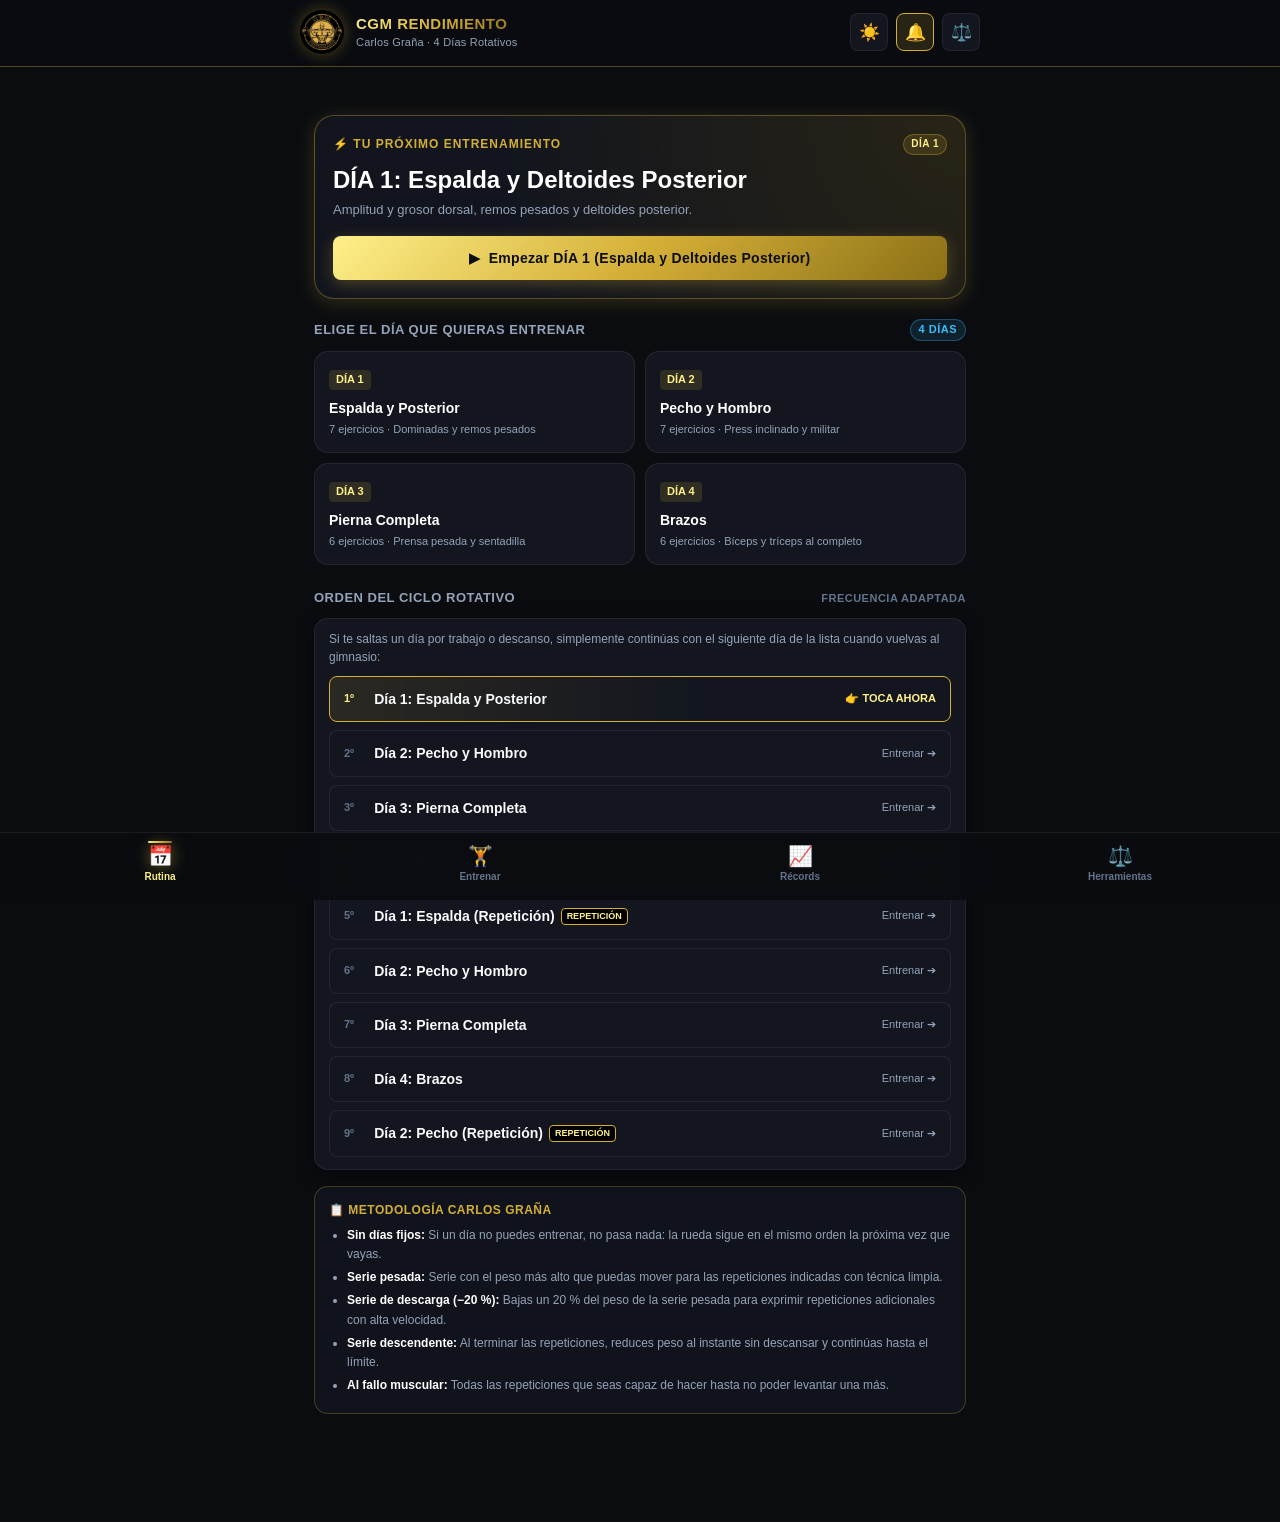
==== index.html @ 59b4d76d "Eliminada seccion de cambiar enlace propio en modal de videos v8" ====
<!DOCTYPE html>
<html lang="es">
<head>
  <meta charset="UTF-8">
  <meta name="viewport" content="width=device-width, initial-scale=1.0, maximum-scale=1.0, user-scalable=no, viewport-fit=cover">
  <meta name="theme-color" content="#0a0c10">
  <meta name="apple-mobile-web-app-capable" content="yes">
  <meta name="apple-mobile-web-app-status-bar-style" content="black-translucent">
  <meta name="apple-mobile-web-app-title" content="CGM Entreno">
  <meta name="description" content="Aplicación de entrenamiento personalizada de Carlos Graña - CGM Rendimiento">
  
  <title>CGM Rendimiento · Rutina de 4 Días</title>
  
  <link rel="manifest" href="manifest.webmanifest">
  <link rel="icon" type="image/png" href="icon.png">
  <link rel="apple-touch-icon" href="icon.png">
  
  <link rel="stylesheet" href="styles.css?v=6">
</head>
<body>

  <!-- Confeti para celebrar el final del entrenamiento -->
  <canvas id="confettiCanvas"></canvas>

  <!-- Barra Superior -->
  <header class="app-header">
    <div class="header-container">
      <div class="brand-wrapper">
        <img src="icon.png" alt="Logo CGM Rendimiento" class="brand-logo-img">
        <div class="brand-info">
          <h1>CGM RENDIMIENTO</h1>
          <p>Carlos Graña · 4 Días Rotativos</p>
        </div>
      </div>
      <div class="header-actions">
        <button id="wakeLockBtn" class="icon-btn" title="Mantener la pantalla siempre encendida" aria-label="Pantalla encendida">
          ☀️
        </button>
        <button id="soundToggleBtn" class="icon-btn active" title="Sonido del cronómetro de descanso" aria-label="Sonido">
          🔔
        </button>
        <button id="plateCalcQuickBtn" class="icon-btn" title="Calculadora de discos para barra" aria-label="Calculadora de discos">
          ⚖️
        </button>
      </div>
    </div>
  </header>

  <!-- Banner para instalar la aplicación en el móvil -->
  <div class="main-container">
    <div id="pwaBanner" class="pwa-banner">
      <div class="pwa-banner-text">
        <strong>📱 Instalar la aplicación en tu móvil</strong>
        <span>Úsala en el gimnasio a pantalla completa y sin conexión a internet</span>
      </div>
      <button id="pwaInstallBtn" class="pwa-install-btn">Instalar</button>
    </div>
  </div>

  <!-- Contenedor Principal de Pestañas -->
  <main class="main-container">

    <!-- ===================================================================
         PESTAÑA 1: RUTINA (SELECCIÓN DE DÍA Y ROTACIÓN CONTINUA)
         =================================================================== -->
    <section id="tab-routine" class="tab-view active">
      
      <!-- Tarjeta Principal: Siguiente Entrenamiento Sugerido -->
      <div class="today-hero">
        <div class="hero-status">
          <span class="hero-subtitle">⚡ Tu Próximo Entrenamiento</span>
          <span id="currentDateBadge" class="badge-gold">En secuencia</span>
        </div>
        <h2 id="todayWorkoutTitle" class="hero-title">Cargando rutina...</h2>
        <p id="todayWorkoutDesc" class="hero-desc">Sistema de 4 días en rotación continua: entrenas a tu ritmo sin estar atado a días de la semana.</p>
        <div class="hero-actions">
          <button id="startTodayWorkoutBtn" class="btn-primary">
            <span>▶</span> Empezar Este Entrenamiento
          </button>
        </div>
      </div>

      <!-- Selector Directo de los 4 Días -->
      <div class="section-heading">
        <span>Elige el Día que Quieras Entrenar</span>
        <span class="badge-info">4 Días</span>
      </div>

      <div class="days-direct-grid">
        <div class="direct-day-card" data-day="D1">
          <span class="direct-day-badge">DÍA 1</span>
          <h3 class="direct-day-title">Espalda y Posterior</h3>
          <p class="direct-day-sub">7 ejercicios · Dominadas y remos pesados</p>
        </div>

        <div class="direct-day-card" data-day="D2">
          <span class="direct-day-badge">DÍA 2</span>
          <h3 class="direct-day-title">Pecho y Hombro</h3>
          <p class="direct-day-sub">7 ejercicios · Press inclinado y militar</p>
        </div>

        <div class="direct-day-card" data-day="D3">
          <span class="direct-day-badge">DÍA 3</span>
          <h3 class="direct-day-title">Pierna Completa</h3>
          <p class="direct-day-sub">6 ejercicios · Prensa pesada y sentadilla</p>
        </div>

        <div class="direct-day-card" data-day="D4">
          <span class="direct-day-badge">DÍA 4</span>
          <h3 class="direct-day-title">Brazos</h3>
          <p class="direct-day-sub">6 ejercicios · Bíceps y tríceps al completo</p>
        </div>
      </div>

      <!-- Secuencia del Ciclo Rotativo -->
      <div class="section-heading">
        <span>Orden del Ciclo Rotativo</span>
        <span style="font-size: 11px; color: var(--text-dim);">Frecuencia adaptada</span>
      </div>

      <div class="cgm-card" style="padding: 12px 14px;">
        <p style="font-size: 12px; color: var(--text-muted); margin-bottom: 10px;">
          Si te saltas un día por trabajo o descanso, simplemente continúas con el siguiente día de la lista cuando vuelvas al gimnasio:
        </p>
        <div id="cycleStepsList" style="display: flex; flex-direction: column; gap: 8px;">
          <!-- Generado dinámicamente con JS -->
        </div>
      </div>

      <!-- Tarjeta Explicativa: Cómo funciona la metodología Carlos Graña -->
      <div class="rules-box">
        <h4>📋 Metodología Carlos Graña</h4>
        <ul>
          <li><strong>Sin días fijos:</strong> Si un día no puedes entrenar, no pasa nada: la rueda sigue en el mismo orden la próxima vez que vayas.</li>
          <li><strong>Serie pesada:</strong> Serie con el peso más alto que puedas mover para las repeticiones indicadas con técnica limpia.</li>
          <li><strong>Serie de descarga (−20 %):</strong> Bajas un 20 % del peso de la serie pesada para exprimir repeticiones adicionales con alta velocidad.</li>
          <li><strong>Serie descendente:</strong> Al terminar las repeticiones, reduces peso al instante sin descansar y continúas hasta el límite.</li>
          <li><strong>Al fallo muscular:</strong> Todas las repeticiones que seas capaz de hacer hasta no poder levantar una más.</li>
        </ul>
      </div>

    </section>

    <!-- ===================================================================
         PESTAÑA 2: ENTRENAR (REGISTRO EN DIRECTO)
         =================================================================== -->
    <section id="tab-workout" class="tab-view">
      
      <!-- Estado cuando NO hay entrenamiento iniciado -->
      <div id="noActiveWorkoutView" class="cgm-card text-center" style="padding: 36px 16px;">
        <div style="font-size: 44px; margin-bottom: 12px;">🏋️</div>
        <h3 style="font-size: 18px; font-weight: 800; margin-bottom: 6px;">No hay ningún entrenamiento en curso</h3>
        <p style="font-size: 13px; color: var(--text-muted); margin-bottom: 20px;">
          Elige Día 1, Día 2, Día 3 o Día 4 en la pestaña "Rutina" para empezar a apuntar tus pesos y repeticiones.
        </p>
        <button id="goToRoutineBtn" class="btn-primary" style="max-width: 260px; margin: 0 auto;">
          Ir a Selección de Día
        </button>
      </div>

      <!-- Vista del Entrenamiento Activo -->
      <div id="activeWorkoutContent" style="display: none;">
        
        <!-- Cabecera del Entrenamiento Activo -->
        <div class="active-workout-header">
          <div class="active-meta">
            <h2 id="activeWorkoutName">DÍA 1: Espalda y Posterior</h2>
            <p id="activeWorkoutSubtitle">CGM Rendimiento · Modo Gimnasio</p>
          </div>
          <div class="timer-box" title="Tiempo de entrenamiento">
            <span>⏱</span>
            <span id="workoutElapsedTimer">00:00</span>
          </div>
        </div>

        <!-- Barra de Progreso del Entrenamiento -->
        <div class="progress-strip">
          <div id="workoutProgressBar" class="progress-fill"></div>
        </div>

        <!-- Lista de Ejercicios -->
        <div id="exercisesContainer">
          <!-- Generado dinámicamente con JS -->
        </div>

        <!-- Botones de Finalización -->
        <div class="cgm-card finish-workout-card">
          <button id="finishWorkoutBtn" class="btn-finish">
            🏆 GUARDAR Y FINALIZAR ENTRENAMIENTO
          </button>
          <button id="discardWorkoutBtn" class="btn-cancel-workout">
            Descartar o cancelar este entrenamiento
          </button>
        </div>

      </div>

    </section>

    <!-- ===================================================================
         PESTAÑA 3: RÉCORDS, PROGRESO Y ESTADÍSTICAS
         =================================================================== -->
    <section id="tab-history" class="tab-view">
      
      <!-- Panel de Métricas Globales (Inspirado en OpenGym y Hevy) -->
      <div class="stats-overview-grid">
        <div class="stat-card-gold">
          <span class="stat-card-icon">🏋️</span>
          <div class="stat-card-val" id="statTotalWorkouts">0</div>
          <div class="stat-card-label">Sesiones</div>
        </div>
        <div class="stat-card-gold">
          <span class="stat-card-icon">⚖️</span>
          <div class="stat-card-val" id="statTotalTonnage">0 t</div>
          <div class="stat-card-label">Tonelaje Total</div>
        </div>
        <div class="stat-card-gold">
          <span class="stat-card-icon">🔥</span>
          <div class="stat-card-val" id="statStreakDays">0</div>
          <div class="stat-card-label">Días (30d)</div>
        </div>
      </div>

      <!-- Gráfico de Sobrecarga Progresiva (Inspirado en Gym-Tracker) -->
      <div class="cgm-card featured" style="margin-top: 14px;">
        <div class="card-title-row">
          <h2 class="card-title">📈 Curva de Sobrecarga Progresiva</h2>
          <span id="chartGainBadge" class="badge-gold">+0 kg</span>
        </div>
        <p style="font-size: 12px; color: var(--text-muted); margin-bottom: 12px;">
          Evolución del peso máximo levantado a lo largo del tiempo:
        </p>

        <!-- Selector de Ejercicio para la gráfica -->
        <div style="margin-bottom: 14px;">
          <label for="progressionExerciseSelect" style="font-size: 11px; color: var(--text-muted); display: block; margin-bottom: 4px; font-weight: 700; text-transform: uppercase;">Selecciona el ejercicio:</label>
          <select id="progressionExerciseSelect" class="cgm-select" style="width: 100%;">
            <!-- Rellenado dinámicamente con todos los ejercicios -->
          </select>
        </div>

        <!-- Contenedor del Gráfico SVG Vectorial -->
        <div id="progressionChartContainer" class="chart-container-card">
          <!-- Gráfico SVG generado por app.js -->
        </div>
      </div>
      
      <div class="card-title-row" style="margin-top: 20px;">
        <h2 class="card-title">🏆 Récords Personales</h2>
        <span class="badge-gold">Tus Mejores Marcas</span>
      </div>

      <div class="cgm-card">
        <p style="font-size: 12px; color: var(--text-muted); margin-bottom: 12px;">
          Tus pesos máximos registrados en cada ejercicio:
        </p>
        <div id="prsGrid" class="prs-grid">
          <!-- Generado dinámicamente -->
        </div>
      </div>

      <div class="card-title-row" style="margin-top: 24px;">
        <h2 class="card-title">📅 Historial de Entrenamientos</h2>
        <span id="historyCountBadge" class="badge-info">0 sesiones</span>
      </div>

      <div id="historyList">
        <!-- Generado dinámicamente -->
      </div>

    </section>

    <!-- ===================================================================
         PESTAÑA 4: HERRAMIENTAS Y AJUSTES
         =================================================================== -->
    <section id="tab-tools" class="tab-view">
      
      <!-- Calculadora de Discos -->
      <div class="cgm-card featured">
        <div class="card-title-row">
          <h2 class="card-title">⚖️ Calculadora de Discos</h2>
          <span class="badge-gold">Por lado de la barra</span>
        </div>

        <div class="plate-calc-container">
          <div class="calc-input-row">
            <div class="calc-input-field">
              <label for="calcTargetWeight">Peso Total Objetivo (kg)</label>
              <input type="number" id="calcTargetWeight" value="90" step="2.5" min="10">
            </div>
            <div class="calc-input-field">
              <label for="calcBarWeight">Peso de la Barra</label>
              <select id="calcBarWeight">
                <option value="20" selected>Barra Olímpica (20 kg)</option>
                <option value="15">Barra Femenina / Técnica (15 kg)</option>
                <option value="10">Barra Corta / Z (10 kg)</option>
                <option value="0">Máquina Guiada / Multipower (0 kg)</option>
              </select>
            </div>
          </div>

          <div style="font-size: 12px; color: var(--text-muted);">
            Cargar en cada lado de la barra: <strong id="weightPerSideLabel" style="color: var(--gold-light);">35 kg</strong>
          </div>

          <!-- Visualización Gráfica de la Barra y Discos -->
          <div class="barbell-visual">
            <div class="bar-center"></div>
            <div id="platesVisual" class="plates-display">
              <!-- Renderizado visual de discos -->
            </div>
            <div class="bar-center"></div>
          </div>

          <div id="platesTextList" style="font-size: 12px; color: var(--text-main); font-weight: 700;">
            <!-- Desglose textual -->
          </div>
        </div>
      </div>

      <!-- Calculadora Rápida de Serie de Descarga (-20%) -->
      <div class="cgm-card">
        <div class="card-title-row">
          <h2 class="card-title">📉 Calculadora de Descarga (−20 %)</h2>
          <span class="badge-gold">Método CGM</span>
        </div>
        <p style="font-size: 12px; color: var(--text-muted); margin-bottom: 12px;">
          Calcula automáticamente el peso para la serie de descarga tras la serie pesada.
        </p>
        <div class="calc-input-row">
          <div class="calc-input-field">
            <label for="topSetInput">Peso de la Serie Pesada (kg)</label>
            <input type="number" id="topSetInput" value="100" step="2.5">
          </div>
          <div class="calc-input-field">
            <label>Peso de Descarga sugerido</label>
            <div id="backOffResult" style="padding: 10px; background: #000; border: 1px solid var(--border-gold); color: var(--gold-primary); font-size: 16px; font-weight: 900; border-radius: 6px; text-align: center;">
              80.0 kg
            </div>
          </div>
        </div>
      </div>

      <!-- Calculadora de 1RM (Fuerza Máxima Estimada - Inspirado en OpenGym / GitHub-Fitness) -->
      <div class="cgm-card">
        <div class="card-title-row">
          <h2 class="card-title">🎯 Calculadora de Fuerza Máxima (1RM)</h2>
          <span class="badge-gold">Fórmulas Epley y Brzycki</span>
        </div>
        <p style="font-size: 12px; color: var(--text-muted); margin-bottom: 12px;">
          Calcula tu repetición máxima teórica y la tabla de porcentajes de entrenamiento:
        </p>
        <div class="calc-input-row">
          <div class="calc-input-field">
            <label for="onermWeightInput">Peso Levantado (kg)</label>
            <input type="number" id="onermWeightInput" value="80" step="2.5" min="1">
          </div>
          <div class="calc-input-field">
            <label for="onermRepsInput">Repeticiones Hechas</label>
            <input type="number" id="onermRepsInput" value="8" step="1" min="1" max="15">
          </div>
        </div>

        <div class="onerm-banner">
          <div>
            <div class="onerm-label">Tu 1RM Estimado:</div>
            <div id="onermEstimatedValue" class="onerm-val">101.3 kg</div>
          </div>
          <div style="font-size: 11px; color: var(--text-muted); text-align: right;">
            Peso teórico máximo a 1 repetición
          </div>
        </div>

        <!-- Tabla de porcentajes de carga -->
        <div class="onerm-table-wrap">
          <div class="onerm-table-title">Porcentajes de Entrenamiento Recomendados:</div>
          <div class="onerm-table-grid" id="onermPercentagesGrid">
            <!-- Rellenado dinámicamente -->
          </div>
        </div>
      </div>

      <!-- Ajustes de la Aplicación -->
      <div class="cgm-card">
        <h2 class="card-title mb-12">⚙️ Ajustes</h2>
        
        <div style="display: flex; flex-direction: column; gap: 12px; font-size: 13px;">
          <label style="display: flex; align-items: center; justify-content: space-between; cursor: pointer;">
            <span>🔊 Sonido al terminar el descanso</span>
            <input type="checkbox" id="settingSound" checked style="width: 18px; height: 18px; accent-color: var(--gold-primary);">
          </label>

          <label style="display: flex; align-items: center; justify-content: space-between; cursor: pointer;">
            <span>📳 Vibración en el teléfono</span>
            <input type="checkbox" id="settingVibrate" checked style="width: 18px; height: 18px; accent-color: var(--gold-primary);">
          </label>

          <label style="display: flex; align-items: center; justify-content: space-between; cursor: pointer;">
            <span>⏱️ Tiempo de descanso predeterminado</span>
            <select id="settingDefaultRest" style="background: var(--bg-input); border: 1px solid var(--border-subtle); color: #fff; padding: 4px 8px; border-radius: 4px;">
              <option value="60">60 segundos (1 minuto)</option>
              <option value="90" selected>90 segundos (1 min y medio)</option>
              <option value="120">120 segundos (2 minutos)</option>
              <option value="180">180 segundos (3 minutos)</option>
            </select>
          </label>
        </div>
      </div>

      <!-- Base de Datos Maestra de Ejercicios y Vídeos (Carlos Graña) -->
      <div class="cgm-card featured">
        <div class="card-title-row">
          <h2 class="card-title">📚 Base de Datos de Ejercicios (103)</h2>
          <span class="badge-gold">Catálogo Maestro</span>
        </div>
        <p style="font-size: 12px; color: var(--text-muted); margin-bottom: 12px;">
          Base de datos maestra de ejercicios y vídeos de Google Drive. Se asocia automáticamente por nombre a esta rutina y a futuras rutinas de otros clientes:
        </p>

        <!-- Métricas del catálogo -->
        <div class="db-stats-row">
          <div class="db-stat-pill"><strong id="dbTotalCount">103</strong> ejercicios</div>
          <div class="db-stat-pill ok"><strong id="dbReadyCount">77</strong> con vídeo listo</div>
          <div class="db-stat-pill warn"><strong id="dbPendingCount">26</strong> a rehacer</div>
        </div>

        <!-- Buscador y filtro por grupo muscular -->
        <div style="display: flex; gap: 8px; margin: 12px 0;">
          <input type="text" id="dbSearchInput" placeholder="Buscar ejercicio (ej. dominadas, press...)" class="cgm-select" style="flex: 2; padding: 8px 12px;">
          <select id="dbGroupFilter" class="cgm-select" style="flex: 1; min-width: 110px; padding: 8px 10px;">
            <option value="todos">Todos</option>
            <option value="Espalda">Espalda</option>
            <option value="Pecho">Pecho</option>
            <option value="Pierna">Pierna</option>
            <option value="Hombro">Hombro</option>
            <option value="Bíceps">Bíceps</option>
            <option value="Tríceps">Tríceps</option>
            <option value="Abdomen">Abdomen</option>
            <option value="Antebrazo">Antebrazo</option>
            <option value="Trapecio">Trapecio</option>
          </select>
        </div>

        <!-- Lista scrolleable de ejercicios de la BD -->
        <div id="dbExercisesList" class="db-exercises-list">
          <!-- Renderizado dinámico desde ejercicios-db.js -->
        </div>
      </div>

      <!-- Copia de Seguridad y Datos -->
      <div class="cgm-card">
        <h2 class="card-title mb-12">💾 Copia de Seguridad</h2>
        <p style="font-size: 12px; color: var(--text-muted); margin-bottom: 14px;">
          Tus datos se guardan de forma privada en la memoria de este teléfono. Puedes exportar una copia cuando quieras:
        </p>

        <div style="display: flex; gap: 10px; flex-wrap: wrap;">
          <button id="exportDataBtn" class="btn-secondary" style="flex: 1;">
            📥 Descargar Copia (JSON)
          </button>
          <label class="btn-secondary" style="flex: 1; cursor: pointer; text-align: center;">
            📤 Restaurar Copia
            <input type="file" id="importDataInput" accept=".json" style="display: none;">
          </label>
        </div>

        <button id="resetDataBtn" style="background: transparent; border: none; color: var(--danger); font-size: 11px; margin-top: 14px; cursor: pointer; text-decoration: underline;">
          Borrar todo el historial y reiniciar de cero
        </button>
      </div>

    </section>

  </main>

  <!-- ===================================================================
       CRONÓMETRO DE DESCANSO FLOTANTE
       =================================================================== -->
  <div id="restTimerBar" class="rest-timer-bar">
    <div class="timer-left">
      <div class="timer-circular-wrap">
        <svg class="timer-circular-svg" viewBox="0 0 44 44">
          <circle class="timer-circle-bg" cx="22" cy="22" r="18" />
          <circle id="timerProgressCircle" class="timer-circle-fg" cx="22" cy="22" r="18" stroke-dasharray="113.1" stroke-dashoffset="0" />
        </svg>
      </div>
      <div>
        <div id="restTimerSeconds" class="timer-number">01:30</div>
        <div class="timer-label">Descanso</div>
      </div>
    </div>

    <div class="timer-controls">
      <button id="timerSub15Btn" class="timer-btn-sm">-15s</button>
      <button id="timerAdd15Btn" class="timer-btn-sm">+15s</button>
      <button id="timerSkipBtn" class="timer-btn-sm" style="color: var(--gold-light);">Saltar</button>
      <button id="timerCloseBtn" class="timer-close-btn" title="Cerrar cronómetro">×</button>
    </div>
  </div>

  <!-- ===================================================================
       BARRA DE NAVEGACIÓN INFERIOR (100% EN CASTELLANO)
       =================================================================== -->
  <nav class="bottom-nav">
    <div class="nav-item active" data-tab="tab-routine">
      <span class="nav-icon">📅</span>
      <span>Rutina</span>
    </div>

    <div class="nav-item" data-tab="tab-workout">
      <span class="nav-icon" id="workoutNavIcon">🏋️</span>
      <span>Entrenar</span>
    </div>

    <div class="nav-item" data-tab="tab-history">
      <span class="nav-icon">📈</span>
      <span>Récords</span>
    </div>

    <div class="nav-item" data-tab="tab-tools">
      <span class="nav-icon">⚖️</span>
      <span>Herramientas</span>
    </div>
  </nav>

  <!-- ===================================================================
       VENTANA DE RESUMEN AL FINALIZAR
       =================================================================== -->
  <div id="summaryModal" class="modal-overlay">
    <div class="modal-content text-center">
      <div style="font-size: 48px; margin-bottom: 8px;">🏆</div>
      <h3 style="font-size: 20px; font-weight: 900; margin-bottom: 4px; color: var(--gold-light);">
        ¡ENTRENAMIENTO COMPLETADO!
      </h3>
      <p id="summaryWorkoutName" style="font-size: 13px; color: var(--text-muted); margin-bottom: 16px;">
        DÍA 1: Espalda y Posterior · CGM Rendimiento
      </p>

      <div class="cgm-card" style="background: #000; border-color: var(--border-gold); padding: 14px; margin-bottom: 16px;">
        <div style="display: grid; grid-template-columns: repeat(3, 1fr); gap: 10px;">
          <div>
            <div style="font-size: 11px; color: var(--text-dim); text-transform: uppercase;">Tiempo</div>
            <div id="summaryDuration" style="font-size: 17px; font-weight: 800; color: #fff;">45 min</div>
          </div>
          <div>
            <div style="font-size: 11px; color: var(--text-dim); text-transform: uppercase;">Volumen</div>
            <div id="summaryVolume" style="font-size: 17px; font-weight: 800; color: var(--gold-primary);">8.450 kg</div>
          </div>
          <div>
            <div style="font-size: 11px; color: var(--text-dim); text-transform: uppercase;">Series</div>
            <div id="summarySets" style="font-size: 17px; font-weight: 800; color: #fff;">18</div>
          </div>
        </div>
      </div>

      <div id="summaryPrsSection" style="display: none; margin-bottom: 16px; text-align: left;">
        <div style="font-size: 12px; font-weight: 800; color: var(--gold-light); margin-bottom: 6px;">
          🔥 Nuevos Récords Personales:
        </div>
        <div id="summaryPrsList"></div>
      </div>

      <div style="display: flex; flex-direction: column; gap: 10px;">
        <button id="shareWhatsAppBtn" class="btn-primary" style="background: linear-gradient(135deg, #25D366 0%, #128C7E 100%); color: #fff;">
          <span>💬</span> Compartir Resumen por WhatsApp
        </button>

        <button id="closeSummaryModalBtn" class="btn-secondary">
          Guardar y Volver a la Rutina
        </button>
      </div>
    </div>
  </div>

  <!-- ===================================================================
       MODAL DE VÍDEO EXPLICATIVO (TÉCNICA EN VIVO SIN SALIR DE LA APLICACIÓN)
       =================================================================== -->
  <div id="videoModal" class="modal-overlay">
    <div class="video-modal-content">
      <div class="video-modal-header">
        <div>
          <div style="display: flex; gap: 6px; align-items: center; margin-bottom: 2px;">
            <span id="videoModalGroupBadge" class="video-modal-badge">Espalda</span>
            <span id="videoModalStatusBadge" class="badge-gold">🟢 Vídeo Listo</span>
          </div>
          <h3 id="videoModalExerciseName" class="video-modal-title">Cargando ejercicio...</h3>
        </div>
        <button id="closeVideoModalBtn" class="video-modal-close" aria-label="Cerrar vídeo">✕</button>
      </div>

      <!-- Barra selectora de fuente de vídeo (Drive oficial vs Guía YouTube) -->
      <div class="video-source-switcher">
        <button id="btnTabDrive" class="video-source-tab active" type="button">
          🎬 Vídeo Carlos Graña
        </button>
        <button id="btnTabYoutube" class="video-source-tab" type="button">
          📺 Guía Demostrativa
        </button>
        <a id="btnOpenDriveDirect" class="video-direct-link-btn" href="#" target="_blank" rel="noopener noreferrer" style="display: none;">
          ↗️ Abrir en Drive
        </a>
      </div>

      <!-- Reproductor incrustado (Se reproduce de inmediato) -->
      <div class="video-player-wrapper">
        <iframe id="videoIframe" class="video-iframe" src="" allow="autoplay; fullscreen; encrypted-media" allowfullscreen></iframe>
      </div>

      <!-- Barra de opciones de vídeo y notas de Carlos Graña -->
      <div class="video-modal-footer">
        <div id="videoSourceNotice" style="font-size: 11px; margin-bottom: 8px; color: var(--gold-light); line-height: 1.4;"></div>
        <p id="videoModalNotes" class="video-modal-notes"></p>

        <button id="closeVideoModalFooterBtn" class="btn-secondary" style="width: 100%; margin-top: 12px;">
          ✓ Volver al Entrenamiento
        </button>
      </div>
    </div>
  </div>

  <!-- Scripts con control de versión y auto-limpieza -->
  <script>
    if ('caches' in window) {
      caches.keys().then(function(names) {
        for (var i = 0; i < names.length; i++) {
          if (names[i] !== 'cgm-rendimiento-v8') {
            caches.delete(names[i]);
          }
        }
      });
    }
  </script>
  <script src="ejercicios-db.js?v=8"></script>
  <script src="routine-data.js?v=8"></script>
  <script src="app.js?v=8"></script>
</body>
</html>
---- styles.css ----
/* ==========================================================================
   CGM PERFORMANCE · RUTINA FRECUENCIA 1,5 · ESTILOS MOBILE-FIRST
   Branding: Carlos Graña - Negro Obsidiana & Oro Metálico
   ========================================================================== */

:root {
  --bg-main: #0a0c10;
  --bg-card: #13161f;
  --bg-card-subtle: #191e2b;
  --bg-elevated: #202636;
  --bg-input: #10131a;
  
  --gold-primary: #d4af37;
  --gold-light: #fef08a;
  --gold-dark: #8c7017;
  --gold-muted: rgba(212, 175, 55, 0.15);
  --gold-gradient: linear-gradient(135deg, #fef08a 0%, #d4af37 50%, #8c7017 100%);
  --gold-gradient-subtle: linear-gradient(135deg, rgba(212, 175, 55, 0.15) 0%, rgba(212, 175, 55, 0.05) 100%);

  --text-main: #f8fafc;
  --text-muted: #94a3b8;
  --text-dim: #64748b;
  --text-gold: #fbbf24;

  --border-subtle: rgba(255, 255, 255, 0.07);
  --border-gold: rgba(212, 175, 55, 0.35);
  --border-gold-strong: #d4af37;

  --success: #10b981;
  --success-bg: rgba(16, 185, 129, 0.12);
  --success-border: rgba(16, 185, 129, 0.35);

  --accent-cyan: #38bdf8;
  --danger: #ef4444;

  --radius-sm: 8px;
  --radius-md: 14px;
  --radius-lg: 20px;
  --radius-full: 9999px;

  --shadow-gold: 0 4px 20px rgba(212, 175, 55, 0.2);
  --shadow-card: 0 4px 18px rgba(0, 0, 0, 0.45);

  --font-family: -apple-system, BlinkMacSystemFont, "Segoe UI", Roboto, "Helvetica Neue", Arial, sans-serif;
  --nav-height: 68px;
}

* {
  box-sizing: border-box;
  margin: 0;
  padding: 0;
  -webkit-tap-highlight-color: transparent;
}

button, input, select, textarea, a, .schedule-day-card, .direct-day-card, .nav-item, .week-pill {
  touch-action: manipulation;
}

body {
  font-family: var(--font-family);
  background-color: var(--bg-main);
  color: var(--text-main);
  line-height: 1.45;
  min-height: 100vh;
  padding-bottom: calc(var(--nav-height) + env(safe-area-inset-bottom) + 24px);
  overflow-x: hidden;
  -webkit-font-smoothing: antialiased;
}

/* ==========================================================================
   HEADER PRINCIPAL
   ========================================================================== */
.app-header {
  position: sticky;
  top: 0;
  z-index: 50;
  background: rgba(10, 12, 16, 0.88);
  backdrop-filter: blur(16px);
  -webkit-backdrop-filter: blur(16px);
  border-bottom: 1px solid var(--border-gold);
  padding: max(10px, env(safe-area-inset-top)) 16px 12px;
}

.header-container {
  max-width: 680px;
  margin: 0 auto;
  display: flex;
  align-items: center;
  justify-content: space-between;
}

.brand-wrapper {
  display: flex;
  align-items: center;
  gap: 12px;
}

.brand-logo-img {
  width: 44px;
  height: 44px;
  border-radius: 50%;
  filter: drop-shadow(0 0 8px rgba(212, 175, 55, 0.35));
}

.brand-info h1 {
  font-size: 15px;
  font-weight: 900;
  letter-spacing: 0.5px;
  background: var(--gold-gradient);
  -webkit-background-clip: text;
  -webkit-text-fill-color: transparent;
  text-transform: uppercase;
}

.brand-info p {
  font-size: 11px;
  color: var(--text-muted);
  font-weight: 500;
  letter-spacing: 0.2px;
}

.header-actions {
  display: flex;
  align-items: center;
  gap: 8px;
}

.icon-btn {
  background: var(--bg-card);
  border: 1px solid var(--border-subtle);
  color: var(--text-muted);
  width: 38px;
  height: 38px;
  border-radius: var(--radius-sm);
  display: flex;
  align-items: center;
  justify-content: center;
  font-size: 17px;
  cursor: pointer;
  transition: all 0.2s ease;
}

.icon-btn:active {
  transform: scale(0.92);
  border-color: var(--gold-primary);
  color: var(--gold-primary);
}

.icon-btn.active {
  background: var(--gold-muted);
  border-color: var(--gold-primary);
  color: var(--gold-primary);
}

/* ==========================================================================
   CONTENEDOR DE PANTALLAS (TABS)
   ========================================================================== */
.main-container {
  max-width: 680px;
  margin: 0 auto;
  padding: 16px 14px;
}

.tab-view {
  display: none;
  animation: fadeIn 0.22s cubic-bezier(0.16, 1, 0.3, 1);
}

.tab-view.active {
  display: block;
}

@keyframes fadeIn {
  from { opacity: 0; transform: translateY(6px); }
  to { opacity: 1; transform: translateY(0); }
}

/* ==========================================================================
   CARDS & COMPONENTES REUTILIZABLES
   ========================================================================== */
.cgm-card {
  background: var(--bg-card);
  border: 1px solid var(--border-subtle);
  border-radius: var(--radius-md);
  padding: 16px;
  margin-bottom: 16px;
  box-shadow: var(--shadow-card);
  position: relative;
  overflow: hidden;
}

.cgm-card.featured {
  border-color: var(--border-gold);
  background: linear-gradient(180deg, #161b26 0%, #11141c 100%);
}

.cgm-card.featured::before {
  content: "";
  position: absolute;
  top: 0;
  left: 0;
  right: 0;
  height: 2px;
  background: var(--gold-gradient);
}

.card-title-row {
  display: flex;
  align-items: center;
  justify-content: space-between;
  margin-bottom: 10px;
}

.card-title {
  font-size: 15px;
  font-weight: 700;
  color: var(--text-main);
  display: flex;
  align-items: center;
  gap: 8px;
}

.badge-gold {
  background: var(--gold-muted);
  border: 1px solid var(--border-gold);
  color: var(--gold-light);
  font-size: 10px;
  font-weight: 800;
  padding: 2px 7px;
  border-radius: var(--radius-full);
  text-transform: uppercase;
  letter-spacing: 0.5px;
}

.badge-info {
  background: rgba(56, 189, 248, 0.12);
  border: 1px solid rgba(56, 189, 248, 0.3);
  color: var(--accent-cyan);
  font-size: 11px;
  padding: 2px 8px;
  border-radius: var(--radius-full);
}

/* ==========================================================================
   PESTAÑA RUTINA: CALENDARIO FRECUENCIA 1,5
   ========================================================================== */
.today-hero {
  border: 1px solid var(--border-gold);
  padding: 18px;
  border-radius: var(--radius-lg);
  background: radial-gradient(circle at 100% 0%, rgba(212, 175, 55, 0.15) 0%, rgba(19, 22, 31, 0.95) 70%);
  margin-bottom: 20px;
  box-shadow: var(--shadow-gold);
}

.hero-status {
  display: flex;
  align-items: center;
  justify-content: space-between;
  margin-bottom: 8px;
}

.hero-subtitle {
  font-size: 12px;
  color: var(--gold-primary);
  font-weight: 700;
  text-transform: uppercase;
  letter-spacing: 1px;
}

.hero-title {
  font-size: 24px;
  font-weight: 900;
  color: #fff;
  margin-bottom: 4px;
}

.hero-desc {
  font-size: 13px;
  color: var(--text-muted);
  margin-bottom: 16px;
}

.hero-actions {
  display: flex;
  gap: 10px;
}

.btn-primary {
  flex: 1;
  background: var(--gold-gradient);
  color: #0b0d12;
  border: none;
  font-weight: 800;
  font-size: 14px;
  letter-spacing: 0.3px;
  padding: 14px 18px;
  border-radius: var(--radius-sm);
  display: flex;
  align-items: center;
  justify-content: center;
  gap: 8px;
  cursor: pointer;
  box-shadow: 0 4px 15px rgba(212, 175, 55, 0.3);
  transition: all 0.18s ease;
}

.btn-primary:active {
  transform: scale(0.97);
  box-shadow: 0 2px 8px rgba(212, 175, 55, 0.2);
}

.btn-secondary {
  background: var(--bg-card-subtle);
  color: var(--text-main);
  border: 1px solid var(--border-subtle);
  font-weight: 700;
  font-size: 13px;
  padding: 14px 16px;
  border-radius: var(--radius-sm);
  cursor: pointer;
  display: flex;
  align-items: center;
  justify-content: center;
  gap: 6px;
}

.btn-secondary:active {
  background: var(--bg-elevated);
}

/* Selector de Semanas */
.week-selector-container {
  display: flex;
  align-items: center;
  justify-content: space-between;
  background: var(--bg-card);
  padding: 6px;
  border-radius: var(--radius-md);
  border: 1px solid var(--border-subtle);
  margin-bottom: 16px;
}

.week-pill {
  flex: 1;
  text-align: center;
  padding: 8px 4px;
  font-size: 12px;
  font-weight: 700;
  color: var(--text-muted);
  border-radius: var(--radius-sm);
  cursor: pointer;
  transition: all 0.2s ease;
}

.week-pill.active {
  background: var(--gold-gradient);
  color: #0c0e14;
  box-shadow: 0 2px 10px rgba(212, 175, 55, 0.25);
}

/* Grid de Días de la Semana */
.schedule-grid {
  display: grid;
  grid-template-columns: repeat(1, 1fr);
  gap: 8px;
  margin-bottom: 24px;
}

.schedule-day-card {
  display: flex;
  align-items: center;
  justify-content: space-between;
  background: var(--bg-card);
  border: 1px solid var(--border-subtle);
  border-radius: var(--radius-sm);
  padding: 12px 14px;
  transition: all 0.15s ease;
  cursor: pointer;
}

.schedule-day-card.today {
  border-color: var(--gold-primary);
  background: linear-gradient(90deg, rgba(212, 175, 55, 0.12) 0%, var(--bg-card) 60%);
}

.schedule-day-card.rest {
  opacity: 0.6;
  background: rgba(19, 22, 31, 0.5);
  border-style: dashed;
}

.schedule-day-left {
  display: flex;
  align-items: center;
  gap: 12px;
}

.day-tag {
  width: 32px;
  font-size: 11px;
  font-weight: 800;
  color: var(--text-dim);
  text-transform: uppercase;
}

.schedule-day-card.today .day-tag {
  color: var(--gold-light);
}

.day-routine-name {
  font-size: 14px;
  font-weight: 700;
  color: var(--text-main);
  display: flex;
  align-items: center;
  gap: 6px;
}

.repeat-badge {
  font-size: 9px;
  padding: 1px 5px;
  border-radius: 4px;
  background: #000;
  color: var(--gold-light);
  border: 1px solid var(--gold-primary);
  font-weight: 800;
}

.day-badge-action {
  font-size: 11px;
  color: var(--text-muted);
  display: flex;
  align-items: center;
  gap: 4px;
}

/* Selector directo de Días D1, D2, D3, D4 */
.section-heading {
  font-size: 13px;
  font-weight: 800;
  letter-spacing: 0.5px;
  text-transform: uppercase;
  color: var(--text-muted);
  margin: 20px 0 10px;
  display: flex;
  align-items: center;
  justify-content: space-between;
}

.days-direct-grid {
  display: grid;
  grid-template-columns: repeat(2, 1fr);
  gap: 10px;
  margin-bottom: 24px;
}

.direct-day-card {
  background: var(--bg-card);
  border: 1px solid var(--border-subtle);
  border-radius: var(--radius-md);
  padding: 14px;
  cursor: pointer;
  transition: all 0.18s ease;
}

.direct-day-card:active {
  border-color: var(--gold-primary);
  transform: translateY(-2px);
}

.direct-day-badge {
  display: inline-block;
  background: var(--gold-muted);
  color: var(--gold-light);
  font-weight: 900;
  font-size: 11px;
  padding: 2px 7px;
  border-radius: 4px;
  margin-bottom: 8px;
}

.direct-day-title {
  font-size: 14px;
  font-weight: 700;
  color: #fff;
  margin-bottom: 4px;
}

.direct-day-sub {
  font-size: 11px;
  color: var(--text-muted);
}

/* Reglas CGM / Info Box */
.rules-box {
  background: rgba(19, 22, 31, 0.85);
  border: 1px solid rgba(212, 175, 55, 0.25);
  border-radius: var(--radius-md);
  padding: 14px;
  font-size: 12px;
  color: var(--text-muted);
  line-height: 1.6;
}

.rules-box h4 {
  color: var(--gold-primary);
  font-size: 12px;
  font-weight: 800;
  letter-spacing: 0.5px;
  margin-bottom: 6px;
  text-transform: uppercase;
  display: flex;
  align-items: center;
  gap: 6px;
}

.rules-box ul {
  padding-left: 18px;
  margin-top: 6px;
}

.rules-box li {
  margin-bottom: 4px;
}

.rules-box strong {
  color: #fff;
}

/* ==========================================================================
   PESTAÑA ENTRENO ACTIVO (GYM MODE)
   ========================================================================== */
.active-workout-header {
  background: var(--bg-card);
  border: 1px solid var(--border-gold);
  border-radius: var(--radius-md);
  padding: 14px 16px;
  margin-bottom: 16px;
  display: flex;
  align-items: center;
  justify-content: space-between;
  box-shadow: 0 4px 14px rgba(0, 0, 0, 0.5);
}

.active-meta h2 {
  font-size: 17px;
  font-weight: 800;
  color: #fff;
}

.active-meta p {
  font-size: 12px;
  color: var(--gold-light);
}

.timer-box {
  display: flex;
  align-items: center;
  gap: 6px;
  font-family: monospace;
  font-size: 18px;
  font-weight: 800;
  color: var(--gold-primary);
  background: #000;
  padding: 6px 12px;
  border-radius: var(--radius-sm);
  border: 1px solid rgba(212, 175, 55, 0.3);
}

.progress-strip {
  width: 100%;
  height: 4px;
  background: var(--bg-card-subtle);
  border-radius: var(--radius-full);
  margin-bottom: 16px;
  overflow: hidden;
}

.progress-fill {
  height: 100%;
  background: var(--gold-gradient);
  width: 0%;
  transition: width 0.3s ease;
}

/* Ejercicio Card */
.exercise-card {
  background: var(--bg-card);
  border: 1px solid var(--border-subtle);
  border-radius: var(--radius-md);
  margin-bottom: 16px;
  overflow: hidden;
  transition: border-color 0.2s ease;
}

.exercise-card.completed {
  border-color: var(--success-border);
}

.exercise-header {
  padding: 14px 16px;
  background: var(--bg-card-subtle);
  border-bottom: 1px solid var(--border-subtle);
  display: flex;
  align-items: center;
  justify-content: space-between;
}

.exercise-title-group {
  flex: 1;
}

.exercise-number {
  font-size: 10px;
  font-weight: 800;
  color: var(--gold-primary);
  text-transform: uppercase;
  letter-spacing: 0.5px;
}

.exercise-name {
  font-size: 16px;
  font-weight: 800;
  color: #fff;
}

.exercise-prescription {
  font-size: 12px;
  color: var(--gold-light);
  font-weight: 600;
  margin-top: 2px;
}

.exercise-notes-banner {
  background: rgba(212, 175, 55, 0.08);
  border-bottom: 1px solid rgba(212, 175, 55, 0.15);
  padding: 8px 16px;
  font-size: 11px;
  color: #e2e8f0;
  display: flex;
  align-items: flex-start;
  gap: 6px;
}

/* Back-off Helper Pill */
.backoff-helper-pill {
  display: none;
  align-items: center;
  justify-content: space-between;
  background: linear-gradient(90deg, rgba(212, 175, 55, 0.2) 0%, rgba(19, 22, 31, 0.9) 100%);
  border-left: 3px solid var(--gold-primary);
  margin: 8px 12px 4px;
  padding: 6px 10px;
  border-radius: 4px;
  font-size: 11px;
  color: var(--gold-light);
  cursor: pointer;
}

.backoff-helper-pill.visible {
  display: flex;
}

.backoff-helper-pill .apply-btn {
  background: var(--gold-primary);
  color: #000;
  font-weight: 800;
  font-size: 10px;
  padding: 2px 8px;
  border-radius: 4px;
  border: none;
}

/* Tabla de Series */
.sets-table {
  width: 100%;
  padding: 8px 12px;
}

.set-row-header {
  display: grid;
  grid-template-columns: 44px 1fr 68px 60px 48px;
  gap: 6px;
  padding: 6px 4px;
  font-size: 10px;
  font-weight: 800;
  color: var(--text-dim);
  text-transform: uppercase;
  text-align: center;
}

.set-row {
  display: grid;
  grid-template-columns: 44px 1fr 68px 60px 48px;
  gap: 6px;
  align-items: center;
  padding: 8px 4px;
  border-radius: var(--radius-sm);
  margin-bottom: 4px;
  background: var(--bg-main);
  transition: all 0.2s ease;
}

.set-row.done {
  background: var(--success-bg);
  border: 1px solid var(--success-border);
}

.set-index {
  font-size: 12px;
  font-weight: 800;
  color: var(--text-muted);
  text-align: center;
}

.set-badge-col {
  display: flex;
  flex-direction: column;
  justify-content: center;
  min-width: 0;
}

.set-tag {
  display: inline-block;
  font-size: 9px;
  font-weight: 800;
  padding: 2px 6px;
  border-radius: 3px;
  text-align: center;
  max-width: fit-content;
  text-transform: uppercase;
  background: var(--bg-elevated);
  color: var(--text-muted);
}

.set-tag.topset,
.set-tag.pesada {
  background: #b91c1c;
  color: #fff;
  border: 1px solid #ef4444;
}

.set-tag.backoff,
.set-tag.descarga {
  background: #b45309;
  color: #fff;
  border: 1px solid #f59e0b;
}

.set-tag.dropset,
.set-tag.descendente {
  background: #6d28d9;
  color: #fff;
  border: 1px solid #a855f7;
}

.set-tag.lastre {
  background: #0369a1;
  color: #fff;
  border: 1px solid #38bdf8;
}

.set-tag.fallo {
  background: #be123c;
  color: #fff;
  border: 1px solid #f43f5e;
}

.previous-hint {
  font-size: 9px;
  color: var(--text-dim);
  margin-top: 2px;
  white-space: nowrap;
  overflow: hidden;
  text-overflow: ellipsis;
}

.set-input-box {
  display: flex;
  align-items: center;
  justify-content: center;
}

.set-input {
  width: 100%;
  background: var(--bg-input);
  border: 1px solid var(--border-subtle);
  color: #fff;
  font-size: 14px;
  font-weight: 700;
  text-align: center;
  padding: 8px 4px;
  border-radius: 6px;
}

.set-input:focus {
  outline: none;
  border-color: var(--gold-primary);
  background: #000;
}

.check-btn {
  width: 44px;
  height: 38px;
  background: var(--bg-elevated);
  border: 1px solid var(--border-subtle);
  color: var(--text-dim);
  border-radius: 6px;
  font-size: 16px;
  display: flex;
  align-items: center;
  justify-content: center;
  cursor: pointer;
  transition: all 0.15s ease;
}

.set-row.done .check-btn {
  background: var(--success);
  border-color: var(--success);
  color: #052e16;
  font-weight: 900;
}

.exercise-footer {
  padding: 10px 14px;
  display: flex;
  align-items: center;
  justify-content: space-between;
  border-top: 1px solid var(--border-subtle);
}

.btn-ghost-sm {
  background: transparent;
  border: none;
  color: var(--gold-primary);
  font-size: 12px;
  font-weight: 700;
  cursor: pointer;
  display: flex;
  align-items: center;
  gap: 4px;
  padding: 6px;
}

/* Workout Finish Action */
.finish-workout-card {
  padding: 16px;
  margin-top: 24px;
  text-align: center;
}

.btn-finish {
  width: 100%;
  background: var(--gold-gradient);
  color: #0b0d12;
  font-size: 16px;
  font-weight: 900;
  padding: 16px;
  border: none;
  border-radius: var(--radius-md);
  cursor: pointer;
  box-shadow: 0 4px 20px rgba(212, 175, 55, 0.35);
  letter-spacing: 0.5px;
}

.btn-finish:active {
  transform: scale(0.98);
}

.btn-cancel-workout {
  background: transparent;
  border: none;
  color: var(--text-dim);
  font-size: 12px;
  margin-top: 12px;
  cursor: pointer;
  text-decoration: underline;
}

/* ==========================================================================
   REST TIMER FLOTANTE (CRONÓMETRO DE DESCANSO)
   ========================================================================== */
.rest-timer-bar {
  position: fixed;
  bottom: calc(var(--nav-height) + env(safe-area-inset-bottom) + 8px);
  left: 12px;
  right: 12px;
  max-width: 656px;
  margin: 0 auto;
  background: rgba(18, 21, 28, 0.95);
  backdrop-filter: blur(14px);
  -webkit-backdrop-filter: blur(14px);
  border: 1px solid var(--border-gold);
  border-radius: var(--radius-md);
  padding: 10px 14px;
  box-shadow: 0 8px 30px rgba(0, 0, 0, 0.65), 0 0 15px rgba(212, 175, 55, 0.25);
  z-index: 80;
  display: none;
  animation: slideUp 0.25s cubic-bezier(0.16, 1, 0.3, 1);
}

.rest-timer-bar.visible {
  display: flex;
  align-items: center;
  justify-content: space-between;
}

@keyframes slideUp {
  from { opacity: 0; transform: translateY(20px); }
  to { opacity: 1; transform: translateY(0); }
}

.timer-left {
  display: flex;
  align-items: center;
  gap: 12px;
}

.timer-circular-wrap {
  position: relative;
  width: 44px;
  height: 44px;
}

.timer-circular-svg {
  width: 44px;
  height: 44px;
  transform: rotate(-90deg);
}

.timer-circle-bg {
  fill: none;
  stroke: var(--bg-elevated);
  stroke-width: 4;
}

.timer-circle-fg {
  fill: none;
  stroke: var(--gold-primary);
  stroke-width: 4;
  stroke-linecap: round;
  transition: stroke-dashoffset 0.5s linear;
}

.timer-number {
  font-size: 20px;
  font-weight: 900;
  font-family: monospace;
  color: #fff;
}

.timer-label {
  font-size: 11px;
  color: var(--gold-light);
  font-weight: 700;
  text-transform: uppercase;
}

.timer-controls {
  display: flex;
  align-items: center;
  gap: 6px;
}

.timer-btn-sm {
  background: var(--bg-card);
  border: 1px solid var(--border-subtle);
  color: var(--text-main);
  padding: 6px 10px;
  border-radius: 6px;
  font-size: 12px;
  font-weight: 700;
  cursor: pointer;
}

.timer-btn-sm:active {
  border-color: var(--gold-primary);
  color: var(--gold-primary);
}

.timer-close-btn {
  background: transparent;
  border: none;
  color: var(--text-dim);
  font-size: 18px;
  padding: 4px 8px;
  cursor: pointer;
}

/* Presets del temporizador dentro de un mini panel */
.timer-presets-row {
  display: flex;
  gap: 6px;
  margin-top: 6px;
}

/* ==========================================================================
   PESTAÑA HISTORIAL & RECORDS
   ========================================================================== */
.history-item {
  background: var(--bg-card);
  border: 1px solid var(--border-subtle);
  border-radius: var(--radius-md);
  padding: 14px;
  margin-bottom: 12px;
}

.history-header {
  display: flex;
  justify-content: space-between;
  align-items: flex-start;
  margin-bottom: 8px;
}

.history-title {
  font-size: 15px;
  font-weight: 800;
  color: #fff;
}

.history-date {
  font-size: 11px;
  color: var(--text-dim);
}

.history-stats-row {
  display: flex;
  gap: 16px;
  font-size: 12px;
  color: var(--text-muted);
  padding-top: 8px;
  border-top: 1px solid var(--border-subtle);
}

.history-stat strong {
  color: var(--gold-light);
  font-weight: 800;
}

.prs-grid {
  display: grid;
  grid-template-columns: 1fr;
  gap: 8px;
}

.pr-card {
  display: flex;
  justify-content: space-between;
  align-items: center;
  background: var(--bg-card);
  border: 1px solid var(--border-subtle);
  border-radius: var(--radius-sm);
  padding: 10px 14px;
}

.pr-name {
  font-size: 13px;
  font-weight: 700;
  color: #fff;
}

.pr-val {
  font-size: 14px;
  font-weight: 900;
  color: var(--gold-primary);
}

/* ==========================================================================
   PESTAÑA HERRAMIENTAS: CALCULADORA DE DISCOS & AJUSTES
   ========================================================================== */
.plate-calc-container {
  display: flex;
  flex-direction: column;
  gap: 14px;
}

.calc-input-row {
  display: flex;
  gap: 10px;
}

.calc-input-field {
  flex: 1;
}

.calc-input-field label {
  display: block;
  font-size: 11px;
  font-weight: 700;
  color: var(--text-muted);
  margin-bottom: 4px;
}

.calc-input-field input, .calc-input-field select {
  width: 100%;
  background: var(--bg-input);
  border: 1px solid var(--border-subtle);
  color: #fff;
  font-size: 15px;
  font-weight: 800;
  padding: 10px;
  border-radius: var(--radius-sm);
}

/* Visual Barbell & Plates */
.barbell-visual {
  background: #000;
  border: 1px solid var(--border-subtle);
  border-radius: var(--radius-md);
  padding: 20px 12px;
  display: flex;
  align-items: center;
  justify-content: center;
  min-height: 120px;
  overflow-x: auto;
}

.plates-display {
  display: flex;
  align-items: center;
  gap: 4px;
}

.bar-center {
  width: 40px;
  height: 10px;
  background: #71717a;
  border-radius: 2px;
}

.plate-disc {
  display: flex;
  align-items: center;
  justify-content: center;
  font-size: 10px;
  font-weight: 900;
  color: #fff;
  border-radius: 4px;
  box-shadow: 0 2px 5px rgba(0,0,0,0.5);
  writing-mode: vertical-lr;
  text-orientation: upright;
  letter-spacing: -2px;
}

.plate-25 { background: #dc2626; height: 90px; width: 18px; }
.plate-20 { background: #2563eb; height: 85px; width: 17px; }
.plate-15 { background: #eab308; color: #000; height: 75px; width: 15px; }
.plate-10 { background: #16a34a; height: 65px; width: 14px; }
.plate-5  { background: #ffffff; color: #000; height: 50px; width: 12px; }
.plate-2_5{ background: #000000; border: 1px solid #71717a; height: 40px; width: 10px; }
.plate-1_25{ background: #94a3b8; color: #000; height: 32px; width: 8px; }

/* ==========================================================================
   MODAL FLOTANTE (RESUMEN / EXPORT / GUÍA)
   ========================================================================== */
.modal-overlay {
  position: fixed;
  top: 0;
  left: 0;
  right: 0;
  bottom: 0;
  background: rgba(0, 0, 0, 0.85);
  backdrop-filter: blur(8px);
  -webkit-backdrop-filter: blur(8px);
  z-index: 100;
  display: none;
  align-items: center;
  justify-content: center;
  padding: 16px;
}

.modal-overlay.open {
  display: flex;
  animation: fadeIn 0.2s ease;
}

.modal-content {
  background: var(--bg-card);
  border: 1px solid var(--border-gold);
  border-radius: var(--radius-lg);
  max-width: 500px;
  width: 100%;
  max-height: 85vh;
  overflow-y: auto;
  padding: 24px;
  box-shadow: var(--shadow-gold);
}

.modal-header {
  display: flex;
  align-items: center;
  justify-content: space-between;
  margin-bottom: 16px;
}

.modal-header h3 {
  font-size: 18px;
  font-weight: 800;
  color: #fff;
}

.modal-close-btn {
  background: transparent;
  border: none;
  color: var(--text-dim);
  font-size: 22px;
  cursor: pointer;
}

/* ==========================================================================
   BARRA DE NAVEGACIÓN INFERIOR (BOTTOM TAB BAR)
   ========================================================================== */
.bottom-nav {
  position: fixed;
  bottom: 0;
  left: 0;
  right: 0;
  height: calc(var(--nav-height) + env(safe-area-inset-bottom));
  background: rgba(10, 12, 16, 0.95);
  backdrop-filter: blur(18px);
  -webkit-backdrop-filter: blur(18px);
  border-top: 1px solid var(--border-subtle);
  display: flex;
  align-items: flex-start;
  justify-content: space-around;
  padding-top: 8px;
  padding-bottom: env(safe-area-inset-bottom);
  z-index: 90;
}

.nav-item {
  display: flex;
  flex-direction: column;
  align-items: center;
  justify-content: center;
  gap: 3px;
  color: var(--text-dim);
  font-size: 10px;
  font-weight: 700;
  text-decoration: none;
  flex: 1;
  padding: 4px 0;
  cursor: pointer;
  transition: all 0.15s ease;
  position: relative;
  touch-action: manipulation;
}

.nav-item .nav-icon {
  font-size: 20px;
  height: 22px;
  display: flex;
  align-items: center;
  justify-content: center;
}

.nav-item.active {
  color: var(--gold-light);
}

.nav-item.active .nav-icon {
  filter: drop-shadow(0 0 8px rgba(212, 175, 55, 0.5));
}

.nav-item.active::after {
  content: "";
  position: absolute;
  top: 0;
  width: 24px;
  height: 2px;
  background: var(--gold-gradient);
  border-radius: var(--radius-full);
}

/* PWA Install Banner */
.pwa-banner {
  display: none;
  background: linear-gradient(90deg, #182030 0%, #0e121a 100%);
  border: 1px solid var(--border-gold);
  border-radius: var(--radius-md);
  padding: 12px 14px;
  margin-bottom: 16px;
  align-items: center;
  justify-content: space-between;
}

.pwa-banner.show {
  display: flex;
}

.pwa-banner-text {
  font-size: 12px;
  color: #fff;
}

.pwa-banner-text strong {
  color: var(--gold-light);
  display: block;
}

.pwa-install-btn {
  background: var(--gold-gradient);
  color: #000;
  font-size: 11px;
  font-weight: 800;
  padding: 6px 12px;
  border-radius: var(--radius-sm);
  border: none;
  cursor: pointer;
  white-space: nowrap;
}

/* ==========================================================================
   UTILIDADES & ANIMACIONES
   ========================================================================== */
.text-center { text-align: center; }
.mb-12 { margin-bottom: 12px; }
.mb-16 { margin-bottom: 16px; }
.mt-12 { margin-top: 12px; }
.gap-8 { gap: 8px; }
.flex { display: flex; }

/* Confetti canvas */
#confettiCanvas {
  position: fixed;
  top: 0;
  left: 0;
  width: 100%;
  height: 100%;
  pointer-events: none;
  z-index: 200;
}

/* ==========================================================================
   MEJORAS v5: ESTADÍSTICAS, GRÁFICAS DE SOBRECARGA, 1RM Y NOTAS PERSONALES
   ========================================================================== */

/* Métricas Globales */
.stats-overview-grid {
  display: grid;
  grid-template-columns: repeat(3, 1fr);
  gap: 10px;
  margin-bottom: 8px;
}

.stat-card-gold {
  background: var(--bg-card);
  border: 1px solid var(--border-gold);
  border-radius: var(--radius-md);
  padding: 12px 6px;
  text-align: center;
  display: flex;
  flex-direction: column;
  align-items: center;
  justify-content: center;
  box-shadow: 0 4px 14px rgba(0, 0, 0, 0.4);
}

.stat-card-icon {
  font-size: 18px;
  margin-bottom: 2px;
}

.stat-card-val {
  font-size: 16px;
  font-weight: 900;
  color: var(--gold-light);
}

.stat-card-label {
  font-size: 10px;
  text-transform: uppercase;
  color: var(--text-muted);
  letter-spacing: 0.5px;
  margin-top: 2px;
}

/* Selectores estilizados CGM */
.cgm-select {
  background: var(--bg-input);
  border: 1px solid var(--border-gold);
  border-radius: var(--radius-sm);
  color: #fff;
  padding: 10px 12px;
  font-size: 13px;
  font-weight: 600;
  outline: none;
  width: 100%;
  cursor: pointer;
}

.cgm-select:focus {
  border-color: var(--gold-light);
  box-shadow: 0 0 8px rgba(212, 175, 55, 0.3);
}

/* Gráfico de Sobrecarga Progresiva */
.chart-container-card {
  background: #06080b;
  border: 1px solid rgba(212, 175, 55, 0.25);
  border-radius: var(--radius-md);
  padding: 14px 10px 8px 10px;
  min-height: 180px;
  position: relative;
  overflow: hidden;
}

.progression-svg {
  width: 100%;
  height: 170px;
  overflow: visible;
  display: block;
}

.chart-empty-state {
  display: flex;
  flex-direction: column;
  align-items: center;
  justify-content: center;
  min-height: 150px;
  color: var(--text-muted);
  font-size: 12px;
  text-align: center;
  padding: 20px;
  line-height: 1.5;
}

.chart-tooltip-text {
  font-size: 10px;
  fill: #fff;
  font-weight: 700;
}

/* Notas Personalizadas por Ejercicio */
.exercise-custom-note-wrap {
  margin: 6px 0 10px 0;
  padding: 7px 10px;
  background: rgba(212, 175, 55, 0.05);
  border: 1px dashed rgba(212, 175, 55, 0.4);
  border-radius: var(--radius-sm);
  font-size: 12px;
}

.custom-note-display {
  display: flex;
  align-items: center;
  justify-content: space-between;
  gap: 8px;
}

.custom-note-pin {
  color: var(--gold-light);
  font-weight: 700;
  font-size: 11px;
  white-space: nowrap;
}

.custom-note-text {
  color: #fff;
  flex: 1;
  font-style: italic;
  font-size: 12px;
}

.btn-note-edit {
  background: transparent;
  border: none;
  color: var(--gold-primary);
  cursor: pointer;
  font-size: 14px;
  padding: 2px 6px;
}

.custom-note-input {
  width: 100%;
  background: transparent;
  border: none;
  color: #fff;
  font-size: 12px;
  outline: none;
  font-style: italic;
}

.custom-note-input::placeholder {
  color: var(--text-dim);
}

/* Calculadora de 1RM */
.onerm-banner {
  background: #000;
  border: 1px solid var(--border-gold);
  border-radius: var(--radius-sm);
  padding: 12px 14px;
  display: flex;
  align-items: center;
  justify-content: space-between;
  margin-top: 10px;
  margin-bottom: 14px;
}

.onerm-label {
  font-size: 11px;
  color: var(--text-muted);
  text-transform: uppercase;
  font-weight: 700;
}

.onerm-val {
  font-size: 24px;
  font-weight: 900;
  color: var(--gold-primary);
  letter-spacing: 0.5px;
}

.onerm-table-wrap {
  margin-top: 8px;
}

.onerm-table-title {
  font-size: 11px;
  font-weight: 700;
  color: var(--text-muted);
  margin-bottom: 8px;
  text-transform: uppercase;
}

.onerm-table-grid {
  display: grid;
  grid-template-columns: repeat(2, 1fr);
  gap: 6px;
}

.onerm-row {
  background: var(--bg-elevated);
  border: 1px solid var(--border-subtle);
  border-radius: var(--radius-sm);
  padding: 6px 10px;
  display: flex;
  align-items: center;
  justify-content: space-between;
  font-size: 12px;
}

.onerm-row-pct {
  color: var(--gold-light);
  font-weight: 800;
}

.onerm-row-target {
  color: var(--text-muted);
  font-size: 10px;
}

.onerm-row-weight {
  color: #fff;
  font-weight: 700;
}

.live-onerm-badge {
  font-size: 9px;
  color: var(--gold-light);
  background: rgba(212, 175, 55, 0.12);
  border: 1px solid rgba(212, 175, 55, 0.25);
  padding: 1px 4px;
  border-radius: 3px;
  display: inline-block;
  margin-top: 2px;
}

/* ==========================================================================
   MODAL DE VÍDEO EN VIVO (SIN SALIR DE LA APLICACIÓN)
   ========================================================================== */
.btn-video-trigger {
  background: rgba(212, 175, 55, 0.12);
  border: 1px solid rgba(212, 175, 55, 0.45);
  color: var(--gold-light);
  font-size: 11px;
  font-weight: 700;
  padding: 6px 10px;
  border-radius: var(--radius-sm);
  display: inline-flex;
  align-items: center;
  gap: 5px;
  cursor: pointer;
  transition: all 0.2s ease;
  white-space: nowrap;
}

.btn-video-trigger:hover, .btn-video-trigger:active {
  background: var(--gold-gradient);
  color: #000;
  border-color: var(--gold-primary);
  transform: translateY(-1px);
}

.video-modal-content {
  background: #0d0f14;
  border: 1px solid var(--border-gold);
  border-radius: var(--radius-lg);
  max-width: 580px;
  width: 100%;
  max-height: 90vh;
  display: flex;
  flex-direction: column;
  overflow: hidden;
  box-shadow: 0 10px 40px rgba(0, 0, 0, 0.95), 0 0 30px rgba(212, 175, 55, 0.3);
  animation: fadeIn 0.25s cubic-bezier(0.16, 1, 0.3, 1);
}

.video-modal-header {
  display: flex;
  align-items: center;
  justify-content: space-between;
  padding: 14px 16px;
  border-bottom: 1px solid rgba(212, 175, 55, 0.2);
  background: #06080b;
}

.video-modal-badge {
  font-size: 10px;
  color: var(--gold-light);
  text-transform: uppercase;
  font-weight: 800;
  letter-spacing: 0.5px;
  display: block;
}

.video-modal-title {
  font-size: 16px;
  font-weight: 900;
  color: #fff;
  margin-top: 2px;
}

.video-modal-close {
  background: rgba(255, 255, 255, 0.08);
  border: 1px solid rgba(255, 255, 255, 0.15);
  color: #fff;
  width: 32px;
  height: 32px;
  border-radius: 50%;
  display: flex;
  align-items: center;
  justify-content: center;
  cursor: pointer;
  font-size: 16px;
  transition: all 0.2s ease;
}

.video-modal-close:hover, .video-modal-close:active {
  background: var(--danger);
  border-color: var(--danger);
}

.video-source-switcher {
  display: flex;
  gap: 6px;
  padding: 8px 12px;
  background: #080a0e;
  border-bottom: 1px solid rgba(255, 255, 255, 0.08);
  flex-wrap: wrap;
  align-items: center;
}

.video-source-tab {
  background: rgba(255, 255, 255, 0.06);
  border: 1px solid rgba(255, 255, 255, 0.12);
  color: var(--text-muted);
  font-size: 11px;
  font-weight: 700;
  padding: 6px 11px;
  border-radius: var(--radius-sm);
  cursor: pointer;
  transition: all 0.2s ease;
  display: inline-flex;
  align-items: center;
  gap: 5px;
}

.video-source-tab:hover {
  background: rgba(255, 255, 255, 0.12);
  color: #fff;
}

.video-source-tab.active {
  background: rgba(212, 175, 55, 0.22);
  border-color: var(--gold-primary);
  color: var(--gold-light);
}

.video-source-tab.disabled {
  opacity: 0.4;
  cursor: not-allowed;
  pointer-events: none;
}

.video-direct-link-btn {
  margin-left: auto;
  background: rgba(212, 175, 55, 0.1);
  border: 1px solid rgba(212, 175, 55, 0.4);
  color: var(--gold-light);
  font-size: 11px;
  font-weight: 700;
  padding: 5px 10px;
  border-radius: var(--radius-sm);
  text-decoration: none;
  display: inline-flex;
  align-items: center;
  gap: 4px;
  transition: all 0.2s ease;
}

.video-direct-link-btn:hover {
  background: var(--gold-gradient);
  color: #000;
  border-color: var(--gold-primary);
}

.video-player-wrapper {
  position: relative;
  width: 100%;
  padding-top: 56.25%; /* 16:9 aspecto panorámico */
  background: #000;
  overflow: hidden;
}

.video-iframe {
  position: absolute;
  top: 0;
  left: 0;
  width: 100%;
  height: 100%;
  border: none;
}

.video-fallback-box {
  position: absolute;
  top: 0;
  left: 0;
  width: 100%;
  height: 100%;
  display: flex;
  flex-direction: column;
  align-items: center;
  justify-content: center;
  padding: 20px;
  text-align: center;
  background: #090b0f;
}

.video-modal-footer {
  padding: 14px 16px;
  background: #06080b;
  border-top: 1px solid rgba(255, 255, 255, 0.08);
}

.video-modal-notes {
  font-size: 12px;
  color: var(--text-muted);
  line-height: 1.4;
  margin: 0;
}

/* ==========================================================================
   CATÁLOGO / BASE DE DATOS DE EJERCICIOS Y VÍDEOS
   ========================================================================== */
.db-stats-row {
  display: flex;
  gap: 8px;
  flex-wrap: wrap;
  margin-bottom: 6px;
}

.db-stat-pill {
  background: var(--bg-elevated);
  border: 1px solid var(--border-subtle);
  border-radius: var(--radius-sm);
  padding: 6px 10px;
  font-size: 11px;
  color: var(--text-muted);
}

.db-stat-pill strong {
  color: #fff;
  font-weight: 800;
}

.db-stat-pill.ok {
  border-color: rgba(16, 185, 129, 0.4);
}

.db-stat-pill.ok strong {
  color: #10b981;
}

.db-stat-pill.warn {
  border-color: rgba(245, 158, 11, 0.4);
}

.db-stat-pill.warn strong {
  color: #fbbf24;
}

.db-exercises-list {
  max-height: 320px;
  overflow-y: auto;
  border: 1px solid var(--border-subtle);
  border-radius: var(--radius-sm);
  background: #06080b;
  display: flex;
  flex-direction: column;
}

.db-exercise-item {
  display: flex;
  align-items: center;
  justify-content: space-between;
  padding: 10px 12px;
  border-bottom: 1px solid rgba(255, 255, 255, 0.05);
  gap: 8px;
}

.db-exercise-item:last-child {
  border-bottom: none;
}

.db-exercise-item:hover {
  background: rgba(212, 175, 55, 0.05);
}

.db-ex-info {
  flex: 1;
  min-width: 0;
}

.db-ex-name {
  font-size: 13px;
  font-weight: 700;
  color: #fff;
  white-space: nowrap;
  overflow: hidden;
  text-overflow: ellipsis;
}

.db-ex-meta {
  display: flex;
  gap: 6px;
  align-items: center;
  margin-top: 2px;
}

.db-ex-group {
  font-size: 10px;
  text-transform: uppercase;
  color: var(--text-dim);
  font-weight: 700;
}

.db-ex-status {
  font-size: 10px;
  border-radius: 3px;
  padding: 1px 5px;
  font-weight: 700;
}

.db-ex-status.disponible {
  background: rgba(16, 185, 129, 0.15);
  color: #34d399;
}

.db-ex-status.rehacer {
  background: rgba(245, 158, 11, 0.15);
  color: #fbbf24;
}

.btn-db-video {
  background: rgba(212, 175, 55, 0.1);
  border: 1px solid var(--border-gold);
  color: var(--gold-light);
  font-size: 11px;
  font-weight: 800;
  padding: 4px 8px;
  border-radius: var(--radius-sm);
  cursor: pointer;
  white-space: nowrap;
}

.btn-db-video:hover {
  background: var(--gold-gradient);
  color: #000;
}
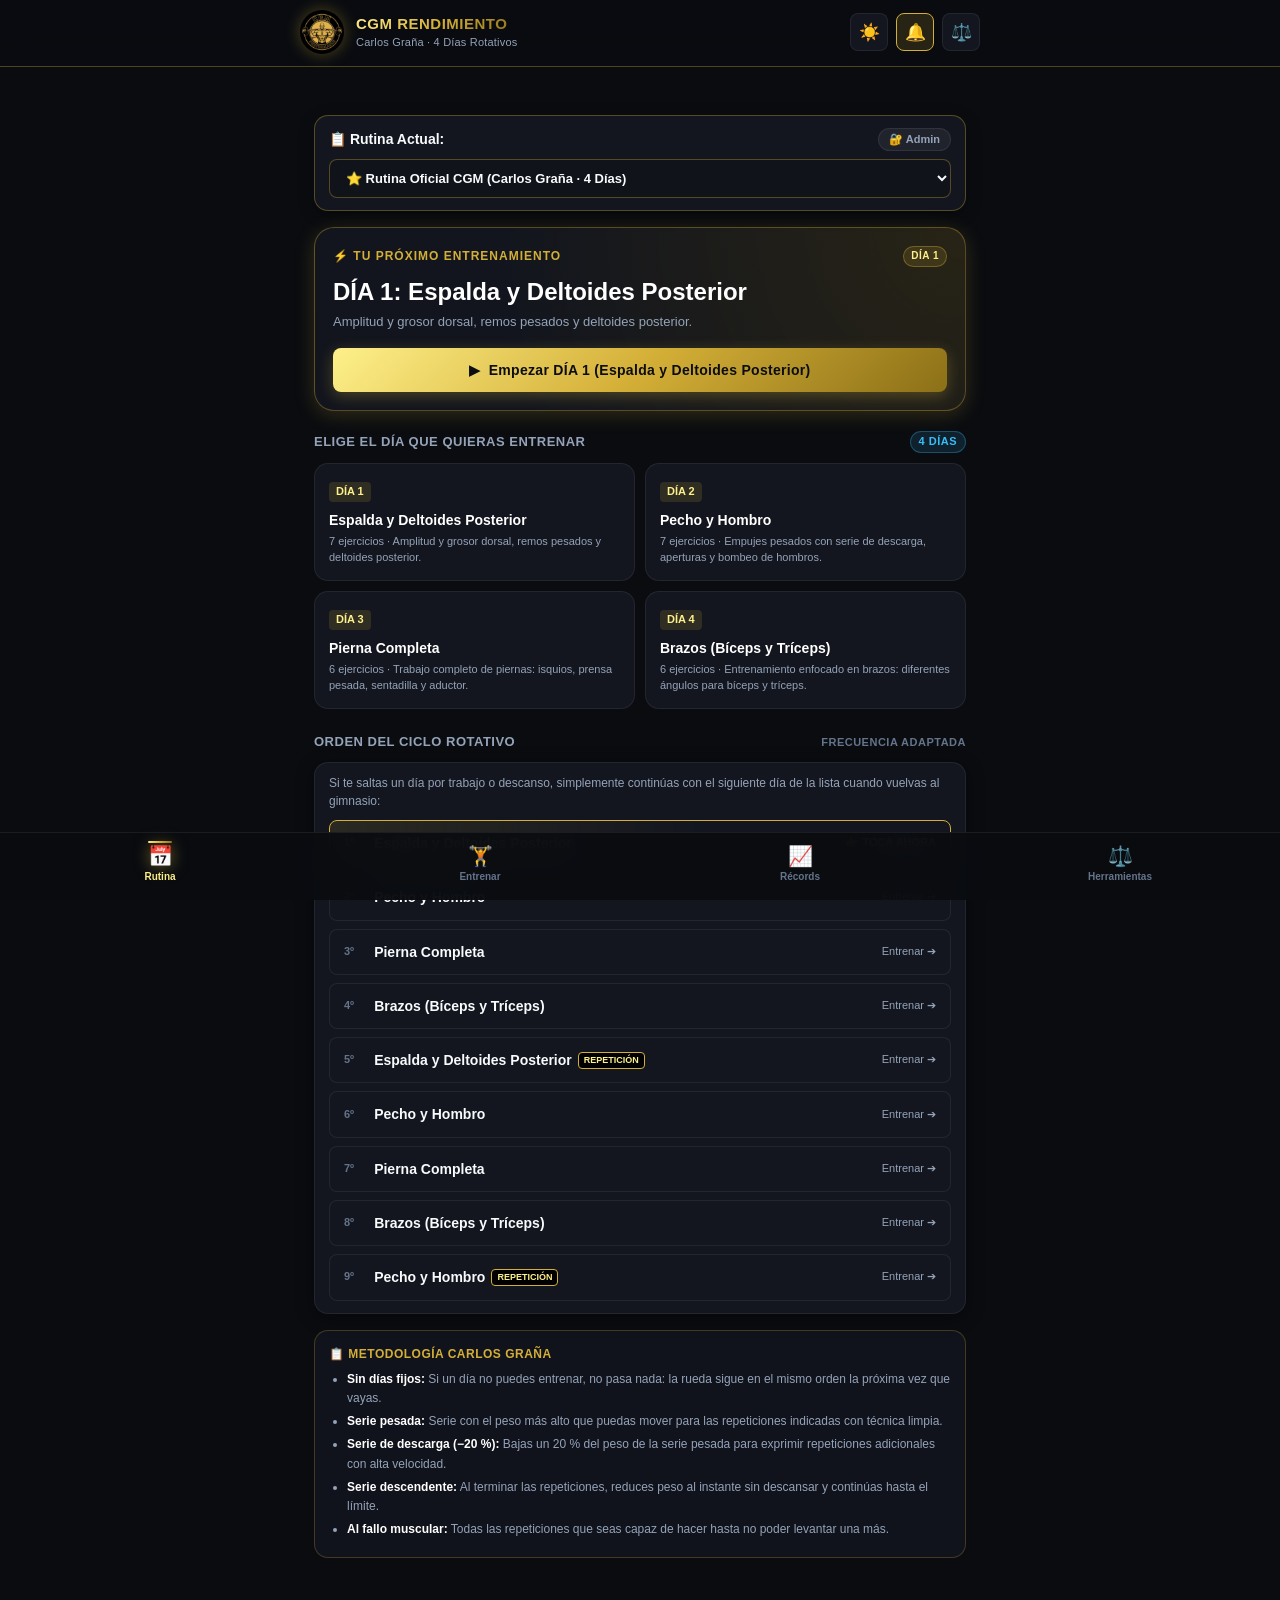
==== commit 88a2f817: "Anadir creador de rutinas desde PDF con matching automatico y panel admin v12" ====
--- a/index.html
+++ b/index.html
@@ -65,6 +65,9 @@
          =================================================================== -->
     <section id="tab-routine" class="tab-view active">
       
+      <!-- Selector de Rutina Activa y Acceso de Administrador -->
+      <div id="routineSelectorWrap" class="routine-selector-container"></div>
+
       <!-- Tarjeta Principal: Siguiente Entrenamiento Sugerido -->
       <div class="today-hero">
         <div class="hero-status">
@@ -80,13 +83,13 @@
         </div>
       </div>
 
-      <!-- Selector Directo de los 4 Días -->
+      <!-- Selector Directo de Días -->
       <div class="section-heading">
         <span>Elige el Día que Quieras Entrenar</span>
-        <span class="badge-info">4 Días</span>
-      </div>
-
-      <div class="days-direct-grid">
+        <span id="daysDirectBadge" class="badge-info">4 Días</span>
+      </div>
+
+      <div id="daysDirectGrid" class="days-direct-grid">
         <div class="direct-day-card" data-day="D1">
           <span class="direct-day-badge">DÍA 1</span>
           <h3 class="direct-day-title">Espalda y Posterior</h3>
@@ -396,6 +399,14 @@
           </label>
 
           <label style="display: flex; align-items: center; justify-content: space-between; cursor: pointer;">
+            <div>
+              <span style="display: block; font-weight: 700;">⌨️ Teclado táctil de gimnasio</span>
+              <span style="font-size: 11px; color: var(--text-muted);">Botones grandes (+/-) sin abrir el teclado del teléfono</span>
+            </div>
+            <input type="checkbox" id="settingGymKeypad" checked style="width: 18px; height: 18px; accent-color: var(--gold-primary);">
+          </label>
+
+          <label style="display: flex; align-items: center; justify-content: space-between; cursor: pointer;">
             <span>⏱️ Tiempo de descanso predeterminado</span>
             <select id="settingDefaultRest" style="background: var(--bg-input); border: 1px solid var(--border-subtle); color: #fff; padding: 4px 8px; border-radius: 4px;">
               <option value="60">60 segundos (1 minuto)</option>
@@ -573,65 +584,272 @@
   </div>
 
   <!-- ===================================================================
-       MODAL DE VÍDEO EXPLICATIVO (TÉCNICA EN VIVO SIN SALIR DE LA APLICACIÓN)
+       MODAL DE VÍDEO RÁPIDO DE TÉCNICA (LIMPIO Y SIN CONTROLES MOLESTOS)
        =================================================================== -->
   <div id="videoModal" class="modal-overlay">
     <div class="video-modal-content">
       <div class="video-modal-header">
+        <h3 id="videoModalExerciseName" class="video-modal-title">Ejercicio</h3>
+        <button id="closeVideoModalBtn" class="video-modal-close" aria-label="Cerrar vídeo">✕</button>
+      </div>
+
+      <!-- Barra de pestañas simple: Carlos Graña o Guía -->
+      <div class="video-source-switcher">
+        <button id="btnTabDrive" class="video-source-tab active" type="button">🎬 Carlos Graña</button>
+        <button id="btnTabYoutube" class="video-source-tab" type="button">📺 Guía alternativa</button>
+        <a id="btnOpenDriveDirect" class="video-direct-link-btn" href="#" target="_blank" rel="noopener noreferrer" style="display: none;">↗️ Pantalla completa</a>
+      </div>
+
+      <!-- Reproductor: Vídeo nativo limpio en bucle sin barra de tiempo ni pausa -->
+      <div id="videoPlayerWrapper" class="video-player-wrapper">
+        <video id="videoNativePlayer" autoplay loop muted playsinline style="width: 100%; height: 100%; object-fit: contain; background: #000; display: block;"></video>
+        <iframe id="videoIframe" class="video-iframe" src="" allow="autoplay; fullscreen; encrypted-media" allowfullscreen style="display: none;"></iframe>
+      </div>
+
+      <!-- Indicación técnica y botón de cierre -->
+      <div class="video-modal-footer">
+        <p id="videoModalNotes" class="video-modal-notes"></p>
+        <button id="closeVideoModalFooterBtn" class="btn-primary" style="width: 100%; margin-top: 8px;">
+          ✓ Listo
+        </button>
+      </div>
+    </div>
+  </div>
+
+  <!-- ===================================================================
+       TECLADO TÁCTIL DE GIMNASIO (CGM SMART KEYPAD)
+       Ajuste de KG y Repeticiones con botones gigantes táctiles (+/-) sin teclado del móvil
+       =================================================================== -->
+  <div id="gymKeypadSheet" class="gym-keypad-sheet">
+    <div class="gym-keypad-backdrop" id="gymKeypadBackdrop"></div>
+    <div class="gym-keypad-panel">
+      <!-- Barra superior: Ejercicio y selector de serie -->
+      <div class="gym-keypad-header">
+        <div class="gym-keypad-title-wrap">
+          <span id="keypadExName" class="gym-keypad-ex-name">Ejercicio</span>
+          <span id="keypadSetBadge" class="gym-keypad-set-badge">Serie 1</span>
+        </div>
+        <button id="closeKeypadBtn" class="gym-keypad-close" type="button" aria-label="Cerrar teclado">✕</button>
+      </div>
+
+      <!-- Pantalla dual interactiva de valores actuales -->
+      <div class="gym-keypad-display-row">
+        <button id="keypadTabWeight" class="keypad-val-tab active" type="button">
+          <span class="keypad-tab-label">PESO</span>
+          <span class="keypad-tab-value"><strong id="keypadDisplayWeight">0</strong> <small>kg</small></span>
+        </button>
+
+        <button id="keypadTabReps" class="keypad-val-tab" type="button">
+          <span class="keypad-tab-label">REPETICIONES</span>
+          <span class="keypad-tab-value"><strong id="keypadDisplayReps">0</strong> <small>reps</small></span>
+        </button>
+
+        <button id="keypadCopyPrevBtn" class="keypad-copy-btn" type="button" title="Copiar marca de la sesión anterior">
+          <span>📋</span>
+          <small id="keypadPrevHint">Copiar</small>
+        </button>
+      </div>
+
+      <!-- Fila de modificadores rápidos inteligentes (Steppers +/-) -->
+      <div id="keypadWeightSteppers" class="keypad-steppers-row">
+        <button class="keypad-step-btn neg" data-delta="-10">-10</button>
+        <button class="keypad-step-btn neg" data-delta="-5">-5</button>
+        <button class="keypad-step-btn neg" data-delta="-2.5">-2.5</button>
+        <button class="keypad-step-btn neg" data-delta="-1">-1</button>
+        <button class="keypad-step-btn pos" data-delta="+1">+1</button>
+        <button class="keypad-step-btn pos" data-delta="+2.5">+2.5</button>
+        <button class="keypad-step-btn pos" data-delta="+5">+5</button>
+        <button class="keypad-step-btn pos" data-delta="+10">+10</button>
+      </div>
+
+      <div id="keypadRepsSteppers" class="keypad-steppers-row" style="display: none;">
+        <button class="keypad-step-btn neg" data-rep-delta="-2">-2</button>
+        <button class="keypad-step-btn neg" data-rep-delta="-1">-1</button>
+        <button class="keypad-step-btn pos" data-rep-delta="+1">+1</button>
+        <button class="keypad-step-btn pos" data-rep-delta="+2">+2</button>
+        <button class="keypad-preset-rep" data-rep-set="6">6</button>
+        <button class="keypad-preset-rep" data-rep-set="8">8</button>
+        <button class="keypad-preset-rep" data-rep-set="10">10</button>
+        <button class="keypad-preset-rep" data-rep-set="12">12</button>
+        <button class="keypad-preset-rep" data-rep-set="15">15</button>
+      </div>
+
+      <!-- Teclado Numérico Táctil Ergonómico -->
+      <div class="gym-numpad-grid">
+        <button class="numpad-key" data-key="1">1</button>
+        <button class="numpad-key" data-key="2">2</button>
+        <button class="numpad-key" data-key="3">3</button>
+        <button class="numpad-key" data-key="4">4</button>
+        <button class="numpad-key" data-key="5">5</button>
+        <button class="numpad-key" data-key="6">6</button>
+        <button class="numpad-key" data-key="7">7</button>
+        <button class="numpad-key" data-key="8">8</button>
+        <button class="numpad-key" data-key="9">9</button>
+        <button class="numpad-key" data-key=".">.</button>
+        <button class="numpad-key" data-key="0">0</button>
+        <button class="numpad-key del" data-key="backspace">⌫</button>
+      </div>
+
+      <!-- Barra de acciones de navegación rápida -->
+      <div class="gym-keypad-actions">
+        <button id="keypadNativeKeyboardBtn" class="keypad-action-ghost" type="button" title="Abrir teclado normal del móvil">
+          ⌨️ Móvil
+        </button>
+        <button id="keypadNextFieldBtn" class="keypad-action-next" type="button">
+          Siguiente ➔
+        </button>
+        <button id="keypadDoneSetBtn" class="keypad-action-done" type="button">
+          ✓ Marcar Hecha
+        </button>
+      </div>
+    </div>
+  </div>
+
+  <!-- ===================================================================
+       MODALES DE GESTIÓN DE RUTINAS PERSONALIZADAS Y PDF (v12)
+       =================================================================== -->
+
+  <!-- Modal de Autenticación de Administrador -->
+  <div id="adminLoginModal" class="modal-overlay">
+    <div class="modal-content" style="max-width: 380px;">
+      <div class="modal-header">
+        <h3>🔐 Acceso de Administrador</h3>
+      </div>
+      <p style="font-size: 13px; color: var(--text-muted); margin-bottom: 14px; line-height: 1.4;">
+        Introduce la clave de entrenador para gestionar rutinas personalizadas y subir archivos PDF.
+      </p>
+      <div style="margin-bottom: 14px;">
+        <input type="password" id="adminPasswordInput" class="admin-input-text" placeholder="Contraseña de administrador" autocomplete="current-password">
+        <div id="adminLoginError" style="display:none; color: var(--danger); font-size: 12px; margin-top: 6px;"></div>
+      </div>
+      <div style="display: flex; gap: 8px;">
+        <button id="adminLoginSubmitBtn" class="btn-primary" style="flex: 1;">Entrar</button>
+        <button id="adminLoginCancelBtn" class="btn-secondary" style="flex: 1;">Cancelar</button>
+      </div>
+    </div>
+  </div>
+
+  <!-- Modal del Panel de Administrador -->
+  <div id="adminPanelModal" class="modal-overlay">
+    <div class="modal-content" style="max-width: 580px; max-height: 85vh; display: flex; flex-direction: column;">
+      <div class="modal-header">
+        <h3>👑 Panel de Rutinas Personalizadas</h3>
+        <button id="closeAdminPanelBtn" class="video-modal-close" type="button" aria-label="Cerrar panel">✕</button>
+      </div>
+      <div style="padding: 6px 0 12px 0; display: flex; gap: 8px; flex-wrap: wrap;">
+        <button id="btnAdminNewFromPdf" class="btn-primary" style="flex: 1; min-width: 180px;">
+          <span>📄</span> Crear Rutina desde PDF
+        </button>
+        <button id="btnAdminImportJson" class="btn-secondary" style="min-width: 140px;">
+          <span>📥</span> Importar JSON
+        </button>
+        <input type="file" id="adminImportJsonInput" accept=".json" style="display:none;">
+        <button id="btnAdminLogout" class="btn-sm-action danger" style="padding: 8px 12px; font-size: 12px;" title="Cerrar sesión de administrador">
+          Cerrar Sesión
+        </button>
+      </div>
+      <div class="section-heading" style="margin-top: 6px; margin-bottom: 8px;">
+        <span>Tus Rutinas Creadas</span>
+      </div>
+      <div id="adminRoutinesList" class="admin-routines-scrollable" style="flex: 1; overflow-y: auto; display: flex; flex-direction: column; gap: 10px; padding-right: 4px;">
+        <!-- Generado dinámicamente -->
+      </div>
+    </div>
+  </div>
+
+  <!-- Modal de Subida de Archivo PDF -->
+  <div id="pdfUploadModal" class="modal-overlay">
+    <div class="modal-content" style="max-width: 480px;">
+      <div class="modal-header">
+        <h3>📄 Subir Rutina en PDF</h3>
+        <button id="closePdfModalBtn" class="video-modal-close" type="button" aria-label="Cerrar subida">✕</button>
+      </div>
+      <p style="font-size: 13px; color: var(--text-muted); margin-bottom: 14px; line-height: 1.4;">
+        Arrastra aquí el PDF del entrenamiento del cliente o pulsa para seleccionarlo. El archivo se procesa 100% en tu navegador de forma segura y privada.
+      </p>
+      <div id="pdfDropZone" class="pdf-drop-zone">
+        <div style="font-size: 40px; margin-bottom: 8px;">📑</div>
+        <strong>Arrastra tu PDF aquí</strong>
+        <span style="font-size: 12px; color: var(--text-dim); margin-top: 4px;">o pulsa para explorar archivos</span>
+        <input type="file" id="pdfFileInput" accept=".pdf" style="display: none;">
+      </div>
+      <div id="pdfUploadStatus" style="display:none; align-items:center; gap:10px; margin-top:14px; padding:10px 14px; background:rgba(212,175,55,0.1); border-radius:8px; border:1px solid rgba(212,175,55,0.3);">
+        <div class="admin-spinner"></div>
+        <span id="pdfUploadStatusText" style="font-size:13px; color:var(--gold-light);">Analizando PDF y extrayendo ejercicios...</span>
+      </div>
+    </div>
+  </div>
+
+  <!-- Modal de Revisión y Corrección de Rutina Antes de Guardar -->
+  <div id="routineReviewModal" class="modal-overlay">
+    <div class="modal-content review-modal-card">
+      <div class="modal-header">
+        <h3>🔍 Revisión del Plan Extraído</h3>
+      </div>
+      <div class="review-meta-grid">
         <div>
-          <div style="display: flex; gap: 6px; align-items: center; margin-bottom: 2px;">
-            <span id="videoModalGroupBadge" class="video-modal-badge">Espalda</span>
-            <span id="videoModalStatusBadge" class="badge-gold">🟢 Vídeo Listo</span>
-          </div>
-          <h3 id="videoModalExerciseName" class="video-modal-title">Cargando ejercicio...</h3>
-        </div>
-        <button id="closeVideoModalBtn" class="video-modal-close" aria-label="Cerrar vídeo">✕</button>
-      </div>
-
-      <!-- Barra selectora de fuente de vídeo (Drive oficial vs Guía YouTube) -->
-      <div class="video-source-switcher">
-        <button id="btnTabDrive" class="video-source-tab active" type="button">
-          🎬 Vídeo Carlos Graña
-        </button>
-        <button id="btnTabYoutube" class="video-source-tab" type="button">
-          📺 Guía Demostrativa
-        </button>
-        <a id="btnOpenDriveDirect" class="video-direct-link-btn" href="#" target="_blank" rel="noopener noreferrer" style="display: none;">
-          ↗️ Abrir en Drive
-        </a>
-      </div>
-
-      <!-- Reproductor incrustado (Se reproduce de inmediato) -->
-      <div class="video-player-wrapper">
-        <iframe id="videoIframe" class="video-iframe" src="" allow="autoplay; fullscreen; encrypted-media" allowfullscreen></iframe>
-      </div>
-
-      <!-- Barra de opciones de vídeo y notas de Carlos Graña -->
-      <div class="video-modal-footer">
-        <div id="videoSourceNotice" style="font-size: 11px; margin-bottom: 8px; color: var(--gold-light); line-height: 1.4;"></div>
-        <p id="videoModalNotes" class="video-modal-notes"></p>
-
-        <button id="closeVideoModalFooterBtn" class="btn-secondary" style="width: 100%; margin-top: 12px;">
-          ✓ Volver al Entrenamiento
-        </button>
-      </div>
-    </div>
-  </div>
+          <label class="review-label">Título de la Rutina:</label>
+          <input type="text" id="reviewRoutineTitle" class="admin-input-text" placeholder="Ej. Rutina Frecuencia 1.5 - 4 Días">
+        </div>
+        <div>
+          <label class="review-label">Cliente / Atleta:</label>
+          <input type="text" id="reviewClientName" class="admin-input-text" placeholder="Ej. Carlos Graña o Nombre del cliente">
+        </div>
+      </div>
+      <div class="section-heading" style="margin-top: 10px; margin-bottom: 8px;">
+        <span>Días y Ejercicios Detectados (con asignación de vídeo)</span>
+      </div>
+      <div id="reviewDaysContainer" class="review-days-container">
+        <!-- Generado dinámicamente -->
+      </div>
+      <div class="review-modal-footer">
+        <button id="btnSaveRoutineReview" class="btn-primary" style="flex: 2;">
+          ✓ Guardar y Activar Rutina
+        </button>
+        <button id="btnCancelRoutineReview" class="btn-secondary" style="flex: 1;">
+          Cancelar
+        </button>
+      </div>
+    </div>
+  </div>
+
+  <!-- Modal Buscador de Ejercicios en Base de Datos de Carlos Graña -->
+  <div id="videoPickerModal" class="modal-overlay">
+    <div class="modal-content" style="max-width: 500px; max-height: 80vh; display: flex; flex-direction: column;">
+      <div class="modal-header">
+        <h3>🎬 Asociar Vídeo de Carlos Graña</h3>
+        <button id="closeVideoPickerBtn" class="video-modal-close" type="button" aria-label="Cerrar selector">✕</button>
+      </div>
+      <div style="margin-bottom: 10px;">
+        <input type="text" id="videoPickerSearchInput" class="admin-input-text" placeholder="Buscar ejercicio o grupo muscular...">
+      </div>
+      <div id="videoPickerResultsList" class="video-picker-scrollable" style="flex: 1; overflow-y: auto; display: flex; flex-direction: column; gap: 6px; padding-right: 4px;">
+        <!-- Generado dinámicamente -->
+      </div>
+    </div>
+  </div>
+
+  <div id="adminToast" class="admin-toast"></div>
 
   <!-- Scripts con control de versión y auto-limpieza -->
   <script>
     if ('caches' in window) {
       caches.keys().then(function(names) {
         for (var i = 0; i < names.length; i++) {
-          if (names[i] !== 'cgm-rendimiento-v8') {
+          if (names[i] !== 'cgm-rendimiento-v12') {
             caches.delete(names[i]);
           }
         }
       });
     }
   </script>
-  <script src="ejercicios-db.js?v=8"></script>
-  <script src="routine-data.js?v=8"></script>
-  <script src="app.js?v=8"></script>
+  <script src="lib/pdf.min.js"></script>
+  <script src="lib/pdf.worker.min.js"></script>
+  <script src="ejercicios-db.js?v=12"></script>
+  <script src="routine-data.js?v=12"></script>
+  <script src="pdf-rutina-parser.js?v=12"></script>
+  <script src="rutinas-personalizadas.js?v=12"></script>
+  <script src="rutina-pdf-ui.js?v=12"></script>
+  <script src="app.js?v=12"></script>
 </body>
 </html>
--- a/styles.css
+++ b/styles.css
@@ -1594,16 +1594,21 @@
   transform: translateY(-1px);
 }
 
+#videoModal {
+  padding: 8px 6px;
+}
+
 .video-modal-content {
   background: #0d0f14;
   border: 1px solid var(--border-gold);
   border-radius: var(--radius-lg);
   max-width: 580px;
   width: 100%;
-  max-height: 90vh;
+  max-height: 94vh;
   display: flex;
   flex-direction: column;
-  overflow: hidden;
+  overflow-y: auto;
+  -webkit-overflow-scrolling: touch;
   box-shadow: 0 10px 40px rgba(0, 0, 0, 0.95), 0 0 30px rgba(212, 175, 55, 0.3);
   animation: fadeIn 0.25s cubic-bezier(0.16, 1, 0.3, 1);
 }
@@ -1720,9 +1725,20 @@
 .video-player-wrapper {
   position: relative;
   width: 100%;
-  padding-top: 56.25%; /* 16:9 aspecto panorámico */
+  height: clamp(380px, 62vh, 560px);
   background: #000;
   overflow: hidden;
+  display: flex;
+  align-items: center;
+  justify-content: center;
+}
+
+#videoNativePlayer {
+  width: 100%;
+  height: 100%;
+  object-fit: contain;
+  background: #000;
+  cursor: pointer;
 }
 
 .video-iframe {
@@ -1890,3 +1906,896 @@
   background: var(--gold-gradient);
   color: #000;
 }
+
+/* ==========================================================================
+   TECLADO TÁCTIL DE GIMNASIO (CGM SMART KEYPAD) Y ATALHOS DE 1 TOQUE
+   ========================================================================== */
+.previous-hint.copyable {
+  cursor: pointer;
+  transition: all 0.2s ease;
+  display: inline-flex;
+  align-items: center;
+  gap: 3px;
+  padding: 2px 6px;
+  border-radius: 4px;
+  background: rgba(255, 255, 255, 0.04);
+  border: 1px dashed rgba(212, 175, 55, 0.35);
+  color: var(--gold-light);
+}
+
+.previous-hint.copyable:hover, .previous-hint.copyable:active {
+  background: rgba(212, 175, 55, 0.2);
+  border-color: var(--gold-primary);
+  color: #fff;
+  transform: scale(1.03);
+}
+
+.set-input.active-gym-focus {
+  border-color: var(--gold-primary) !important;
+  box-shadow: 0 0 12px rgba(212, 175, 55, 0.5) !important;
+  background: rgba(212, 175, 55, 0.12) !important;
+}
+
+.gym-keypad-sheet {
+  position: fixed;
+  inset: 0;
+  z-index: 1000;
+  display: none;
+  pointer-events: none;
+}
+
+.gym-keypad-sheet.open {
+  display: block;
+  pointer-events: auto;
+}
+
+.gym-keypad-backdrop {
+  position: absolute;
+  inset: 0;
+  background: rgba(0, 0, 0, 0.65);
+  backdrop-filter: blur(2px);
+  animation: fadeIn 0.2s ease;
+}
+
+.gym-keypad-panel {
+  position: absolute;
+  bottom: 0;
+  left: 0;
+  right: 0;
+  background: #0d0f15;
+  border-top: 2px solid var(--gold-primary);
+  border-radius: 18px 18px 0 0;
+  box-shadow: 0 -8px 35px rgba(0, 0, 0, 0.95), 0 0 25px rgba(212, 175, 55, 0.25);
+  padding: 12px 14px calc(14px + env(safe-area-inset-bottom, 0px)) 14px;
+  max-width: 520px;
+  margin: 0 auto;
+  animation: slideUp 0.22s cubic-bezier(0.16, 1, 0.3, 1);
+  display: flex;
+  flex-direction: column;
+  gap: 10px;
+}
+
+.gym-keypad-header {
+  display: flex;
+  justify-content: space-between;
+  align-items: center;
+  border-bottom: 1px solid rgba(255, 255, 255, 0.08);
+  padding-bottom: 8px;
+}
+
+.gym-keypad-title-wrap {
+  display: flex;
+  flex-direction: column;
+  min-width: 0;
+}
+
+.gym-keypad-ex-name {
+  font-size: 14px;
+  font-weight: 800;
+  color: #fff;
+  line-height: 1.2;
+  white-space: nowrap;
+  overflow: hidden;
+  text-overflow: ellipsis;
+}
+
+.gym-keypad-set-badge {
+  font-size: 11px;
+  color: var(--gold-light);
+  font-weight: 700;
+  margin-top: 2px;
+}
+
+.gym-keypad-close {
+  background: rgba(255, 255, 255, 0.08);
+  border: 1px solid rgba(255, 255, 255, 0.15);
+  color: #fff;
+  width: 32px;
+  height: 32px;
+  border-radius: 50%;
+  display: flex;
+  align-items: center;
+  justify-content: center;
+  font-size: 16px;
+  cursor: pointer;
+  flex-shrink: 0;
+}
+
+.gym-keypad-close:hover, .gym-keypad-close:active {
+  background: var(--danger);
+  border-color: var(--danger);
+}
+
+.gym-keypad-display-row {
+  display: flex;
+  gap: 8px;
+  align-items: stretch;
+}
+
+.keypad-val-tab {
+  flex: 1;
+  background: rgba(255, 255, 255, 0.04);
+  border: 1.5px solid rgba(255, 255, 255, 0.1);
+  border-radius: var(--radius-sm);
+  padding: 8px 10px;
+  display: flex;
+  flex-direction: column;
+  align-items: center;
+  cursor: pointer;
+  transition: all 0.2s ease;
+}
+
+.keypad-val-tab.active {
+  background: rgba(212, 175, 55, 0.18);
+  border-color: var(--gold-primary);
+  box-shadow: 0 0 14px rgba(212, 175, 55, 0.35);
+}
+
+.keypad-tab-label {
+  font-size: 10px;
+  font-weight: 800;
+  color: var(--text-muted);
+  letter-spacing: 0.5px;
+}
+
+.keypad-val-tab.active .keypad-tab-label {
+  color: var(--gold-light);
+}
+
+.keypad-tab-value {
+  font-size: 22px;
+  font-weight: 900;
+  color: #fff;
+  line-height: 1.1;
+  margin-top: 2px;
+}
+
+.keypad-tab-value small {
+  font-size: 12px;
+  color: var(--text-dim);
+  font-weight: 600;
+}
+
+.keypad-copy-btn {
+  background: rgba(212, 175, 55, 0.1);
+  border: 1px solid var(--border-gold);
+  border-radius: var(--radius-sm);
+  padding: 6px 10px;
+  display: flex;
+  flex-direction: column;
+  align-items: center;
+  justify-content: center;
+  cursor: pointer;
+  color: var(--gold-light);
+  min-width: 68px;
+  transition: all 0.2s ease;
+}
+
+.keypad-copy-btn:hover, .keypad-copy-btn:active {
+  background: var(--gold-gradient);
+  color: #000;
+  transform: translateY(-1px);
+}
+
+.keypad-copy-btn span {
+  font-size: 16px;
+}
+
+.keypad-copy-btn small {
+  font-size: 9px;
+  font-weight: 800;
+  margin-top: 2px;
+  text-transform: uppercase;
+}
+
+.keypad-steppers-row {
+  display: flex;
+  gap: 6px;
+  overflow-x: auto;
+  padding-bottom: 2px;
+  scrollbar-width: none;
+}
+
+.keypad-steppers-row::-webkit-scrollbar {
+  display: none;
+}
+
+.keypad-step-btn {
+  flex: 1;
+  min-width: 44px;
+  height: 38px;
+  border-radius: var(--radius-sm);
+  font-size: 13px;
+  font-weight: 800;
+  display: flex;
+  align-items: center;
+  justify-content: center;
+  cursor: pointer;
+  transition: all 0.12s ease;
+  user-select: none;
+  white-space: nowrap;
+}
+
+.keypad-step-btn.neg {
+  background: rgba(239, 68, 68, 0.12);
+  border: 1px solid rgba(239, 68, 68, 0.35);
+  color: #fca5a5;
+}
+
+.keypad-step-btn.neg:active {
+  background: rgba(239, 68, 68, 0.3);
+  transform: scale(0.95);
+}
+
+.keypad-step-btn.pos {
+  background: rgba(16, 185, 129, 0.12);
+  border: 1px solid rgba(16, 185, 129, 0.35);
+  color: #6ee7b7;
+}
+
+.keypad-step-btn.pos:active {
+  background: rgba(16, 185, 129, 0.3);
+  transform: scale(0.95);
+}
+
+.keypad-preset-rep {
+  flex: 1;
+  min-width: 42px;
+  height: 38px;
+  border-radius: var(--radius-sm);
+  background: rgba(255, 255, 255, 0.08);
+  border: 1px solid rgba(255, 255, 255, 0.15);
+  color: #fff;
+  font-size: 13px;
+  font-weight: 800;
+  display: flex;
+  align-items: center;
+  justify-content: center;
+  cursor: pointer;
+  transition: all 0.12s ease;
+}
+
+.keypad-preset-rep:active {
+  background: var(--gold-gradient);
+  color: #000;
+}
+
+.gym-numpad-grid {
+  display: grid;
+  grid-template-columns: repeat(3, 1fr);
+  gap: 6px;
+}
+
+.numpad-key {
+  height: 46px;
+  background: #141720;
+  border: 1px solid rgba(255, 255, 255, 0.1);
+  border-radius: var(--radius-sm);
+  color: #fff;
+  font-size: 20px;
+  font-weight: 700;
+  display: flex;
+  align-items: center;
+  justify-content: center;
+  cursor: pointer;
+  transition: all 0.12s ease;
+  user-select: none;
+}
+
+.numpad-key:active {
+  background: rgba(212, 175, 55, 0.3);
+  border-color: var(--gold-primary);
+  transform: scale(0.97);
+}
+
+.numpad-key.del {
+  background: rgba(239, 68, 68, 0.12);
+  color: #fca5a5;
+  border-color: rgba(239, 68, 68, 0.3);
+}
+
+.gym-keypad-actions {
+  display: flex;
+  gap: 8px;
+  margin-top: 2px;
+}
+
+.keypad-action-ghost {
+  background: rgba(255, 255, 255, 0.06);
+  border: 1px solid rgba(255, 255, 255, 0.15);
+  color: var(--text-muted);
+  border-radius: var(--radius-sm);
+  font-size: 11px;
+  font-weight: 700;
+  padding: 10px 12px;
+  cursor: pointer;
+  white-space: nowrap;
+}
+
+.keypad-action-next {
+  flex: 1;
+  background: rgba(212, 175, 55, 0.15);
+  border: 1px solid var(--border-gold);
+  color: var(--gold-light);
+  border-radius: var(--radius-sm);
+  font-size: 12px;
+  font-weight: 800;
+  padding: 10px;
+  cursor: pointer;
+  transition: all 0.15s ease;
+}
+
+.keypad-action-next:active {
+  background: rgba(212, 175, 55, 0.3);
+  transform: scale(0.98);
+}
+
+.keypad-action-done {
+  flex: 1.2;
+  background: linear-gradient(135deg, #10b981 0%, #059669 100%);
+  border: none;
+  color: #fff;
+  border-radius: var(--radius-sm);
+  font-size: 13px;
+  font-weight: 800;
+  padding: 10px;
+  cursor: pointer;
+  box-shadow: 0 4px 14px rgba(16, 185, 129, 0.35);
+  transition: all 0.15s ease;
+}
+
+.keypad-action-done:active {
+  transform: scale(0.98);
+}
+
+/* ==========================================================================
+   CREADOR DE RUTINAS PERSONALIZADAS DESDE PDF & PANEL ADMIN (v12)
+   ========================================================================== */
+
+.routine-selector-container {
+  background: var(--bg-card);
+  border: 1px solid var(--border-gold);
+  border-radius: var(--radius-md);
+  padding: 12px 14px;
+  margin-bottom: 16px;
+  box-shadow: 0 4px 16px rgba(0, 0, 0, 0.3);
+}
+
+.routine-picker-header {
+  display: flex;
+  justify-content: space-between;
+  align-items: center;
+  margin-bottom: 8px;
+}
+
+.routine-picker-title {
+  display: flex;
+  align-items: center;
+  gap: 6px;
+  font-weight: 700;
+  color: var(--text-main);
+}
+
+.btn-admin-pill {
+  background: rgba(255, 255, 255, 0.06);
+  border: 1px solid var(--border-subtle);
+  color: var(--text-muted);
+  border-radius: var(--radius-full);
+  padding: 4px 10px;
+  font-size: 11px;
+  font-weight: 700;
+  cursor: pointer;
+  transition: all 0.2s ease;
+}
+
+.btn-admin-pill:hover {
+  background: rgba(212, 175, 55, 0.15);
+  border-color: var(--border-gold);
+  color: var(--gold-light);
+}
+
+.btn-admin-pill.active {
+  background: rgba(212, 175, 55, 0.2);
+  border-color: var(--gold-primary);
+  color: var(--gold-light);
+  box-shadow: 0 0 10px rgba(212, 175, 55, 0.25);
+}
+
+.routine-select-control-row {
+  position: relative;
+}
+
+.routine-custom-select {
+  width: 100%;
+  background: var(--bg-input);
+  border: 1px solid var(--border-gold);
+  border-radius: var(--radius-sm);
+  color: var(--text-main);
+  padding: 10px 12px;
+  font-size: 13px;
+  font-weight: 600;
+  cursor: pointer;
+  outline: none;
+  transition: border-color 0.2s ease;
+}
+
+.routine-custom-select:focus {
+  border-color: var(--gold-light);
+  box-shadow: 0 0 0 2px rgba(212, 175, 55, 0.25);
+}
+
+/* Notificación flotante Toast */
+.admin-toast {
+  position: fixed;
+  bottom: 80px;
+  left: 50%;
+  transform: translateX(-50%) translateY(30px);
+  background: #1e293b;
+  border: 1px solid var(--border-subtle);
+  color: #fff;
+  padding: 10px 18px;
+  border-radius: var(--radius-full);
+  font-size: 13px;
+  font-weight: 600;
+  z-index: 9999;
+  opacity: 0;
+  pointer-events: none;
+  transition: all 0.25s cubic-bezier(0.16, 1, 0.3, 1);
+  box-shadow: 0 8px 24px rgba(0, 0, 0, 0.5);
+  white-space: nowrap;
+}
+
+.admin-toast.show {
+  transform: translateX(-50%) translateY(0);
+  opacity: 1;
+}
+
+.admin-toast.exito {
+  background: #064e3b;
+  border-color: var(--success);
+  color: #a7f3d0;
+}
+
+.admin-toast.aviso {
+  background: #78350f;
+  border-color: var(--gold-primary);
+  color: #fef08a;
+}
+
+.admin-toast.error {
+  background: #7f1d1d;
+  border-color: var(--danger);
+  color: #fecaca;
+}
+
+/* Tarjetas de Rutinas en Panel Admin */
+.admin-routine-card {
+  background: var(--bg-input);
+  border: 1px solid var(--border-subtle);
+  border-radius: var(--radius-sm);
+  padding: 12px;
+  display: flex;
+  flex-direction: column;
+  gap: 8px;
+  transition: border-color 0.2s ease;
+}
+
+.admin-routine-card.active-card {
+  border-color: var(--gold-primary);
+  background: rgba(212, 175, 55, 0.05);
+}
+
+.admin-routine-name {
+  font-size: 14px;
+  color: var(--text-main);
+}
+
+.admin-routine-meta {
+  font-size: 12px;
+  color: var(--text-dim);
+  margin-top: 2px;
+}
+
+.admin-routine-actions {
+  display: flex;
+  gap: 6px;
+  flex-wrap: wrap;
+  margin-top: 4px;
+}
+
+.btn-sm-action {
+  background: rgba(255, 255, 255, 0.08);
+  border: 1px solid var(--border-subtle);
+  color: var(--text-main);
+  border-radius: var(--radius-sm);
+  padding: 5px 10px;
+  font-size: 11px;
+  font-weight: 700;
+  cursor: pointer;
+  transition: all 0.15s ease;
+}
+
+.btn-sm-action:hover {
+  background: rgba(212, 175, 55, 0.15);
+  border-color: var(--border-gold);
+  color: var(--gold-light);
+}
+
+.btn-sm-action.danger:hover {
+  background: rgba(239, 68, 68, 0.2);
+  border-color: var(--danger);
+  color: #fca5a5;
+}
+
+.admin-empty-notice {
+  text-align: center;
+  padding: 30px 16px;
+  color: var(--text-dim);
+  font-size: 13px;
+  background: rgba(255, 255, 255, 0.02);
+  border-radius: var(--radius-sm);
+  border: 1px dashed var(--border-subtle);
+}
+
+/* Zona de arrastrar PDF */
+.pdf-drop-zone {
+  border: 2px dashed rgba(212, 175, 55, 0.4);
+  background: rgba(212, 175, 55, 0.03);
+  border-radius: var(--radius-md);
+  padding: 36px 20px;
+  text-align: center;
+  cursor: pointer;
+  display: flex;
+  flex-direction: column;
+  align-items: center;
+  justify-content: center;
+  transition: all 0.2s ease;
+}
+
+.pdf-drop-zone:hover,
+.pdf-drop-zone.dragover {
+  border-color: var(--gold-light);
+  background: rgba(212, 175, 55, 0.12);
+  transform: scale(1.01);
+}
+
+.admin-spinner {
+  width: 18px;
+  height: 18px;
+  border: 2px solid rgba(212, 175, 55, 0.2);
+  border-top-color: var(--gold-light);
+  border-radius: 50%;
+  animation: spin 0.8s linear infinite;
+}
+
+@keyframes spin {
+  to { transform: rotate(360deg); }
+}
+
+/* Inputs de texto en formularios de admin */
+.admin-input-text {
+  width: 100%;
+  background: var(--bg-input);
+  border: 1px solid var(--border-subtle);
+  border-radius: var(--radius-sm);
+  color: var(--text-main);
+  padding: 8px 12px;
+  font-size: 13px;
+  outline: none;
+  transition: border-color 0.2s ease;
+}
+
+.admin-input-text:focus {
+  border-color: var(--gold-primary);
+}
+
+/* Pantalla de Revisión */
+.review-modal-card {
+  max-width: 760px !important;
+  width: 95% !important;
+  max-height: 88vh !important;
+  display: flex;
+  flex-direction: column;
+  padding: 18px !important;
+}
+
+.review-meta-grid {
+  display: grid;
+  grid-template-columns: 1fr 1fr;
+  gap: 12px;
+  margin-bottom: 8px;
+}
+
+@media (max-width: 600px) {
+  .review-meta-grid {
+    grid-template-columns: 1fr;
+  }
+}
+
+.review-label {
+  display: block;
+  font-size: 11px;
+  font-weight: 700;
+  color: var(--text-dim);
+  text-transform: uppercase;
+  letter-spacing: 0.5px;
+  margin-bottom: 4px;
+}
+
+.review-days-container {
+  flex: 1;
+  overflow-y: auto;
+  display: flex;
+  flex-direction: column;
+  gap: 14px;
+  padding-right: 4px;
+}
+
+.review-day-block {
+  background: var(--bg-input);
+  border: 1px solid var(--border-subtle);
+  border-radius: var(--radius-sm);
+  padding: 12px;
+}
+
+.review-day-header {
+  display: flex;
+  align-items: center;
+  justify-content: space-between;
+  gap: 10px;
+  margin-bottom: 10px;
+  padding-bottom: 8px;
+  border-bottom: 1px solid var(--border-subtle);
+}
+
+.review-day-name-input {
+  background: transparent;
+  border: none;
+  border-bottom: 1px dashed var(--border-gold);
+  color: var(--gold-light);
+  font-size: 14px;
+  font-weight: 700;
+  padding: 2px 4px;
+  margin-left: 8px;
+  outline: none;
+  width: calc(100% - 90px);
+}
+
+.btn-del-day {
+  background: rgba(239, 68, 68, 0.12);
+  border: 1px solid rgba(239, 68, 68, 0.3);
+  color: #fca5a5;
+  border-radius: var(--radius-sm);
+  padding: 4px 8px;
+  font-size: 11px;
+  font-weight: 700;
+  cursor: pointer;
+}
+
+.review-exercises-table {
+  display: flex;
+  flex-direction: column;
+  gap: 6px;
+}
+
+.review-table-head {
+  display: flex;
+  font-size: 10px;
+  font-weight: 800;
+  color: var(--text-dim);
+  letter-spacing: 0.5px;
+  padding: 4px 6px;
+}
+
+.review-ex-row {
+  display: flex;
+  align-items: center;
+  gap: 8px;
+  background: rgba(255, 255, 255, 0.02);
+  border: 1px solid rgba(255, 255, 255, 0.05);
+  border-radius: var(--radius-sm);
+  padding: 6px 8px;
+}
+
+.review-ex-num {
+  width: 24px;
+  font-size: 11px;
+  font-weight: 800;
+  color: var(--gold-primary);
+  text-align: center;
+}
+
+.review-ex-main {
+  flex: 2;
+  display: flex;
+  flex-direction: column;
+  gap: 4px;
+}
+
+.review-ex-name-input {
+  background: transparent;
+  border: 1px solid transparent;
+  border-bottom-color: var(--border-subtle);
+  color: var(--text-main);
+  font-size: 12px;
+  font-weight: 700;
+  padding: 3px 4px;
+  outline: none;
+}
+
+.review-ex-name-input:focus {
+  border-bottom-color: var(--gold-primary);
+}
+
+.review-ex-notes-input {
+  background: transparent;
+  border: none;
+  color: var(--text-dim);
+  font-size: 11px;
+  padding: 2px 4px;
+  outline: none;
+}
+
+.review-ex-notes-input:focus {
+  color: var(--text-main);
+}
+
+.review-ex-match {
+  flex: 2;
+  display: flex;
+  flex-direction: column;
+  gap: 4px;
+}
+
+.video-status-pill {
+  display: inline-flex;
+  align-items: center;
+  font-size: 10px;
+  font-weight: 700;
+  padding: 3px 8px;
+  border-radius: var(--radius-full);
+  max-width: 100%;
+  overflow: hidden;
+  text-overflow: ellipsis;
+  white-space: nowrap;
+}
+
+.video-status-pill.ok {
+  background: rgba(16, 185, 129, 0.15);
+  border: 1px solid rgba(16, 185, 129, 0.4);
+  color: #6ee7b7;
+}
+
+.video-status-pill.warn {
+  background: rgba(212, 175, 55, 0.15);
+  border: 1px solid rgba(212, 175, 55, 0.4);
+  color: var(--gold-light);
+}
+
+.video-status-pill.none {
+  background: rgba(255, 255, 255, 0.05);
+  border: 1px solid var(--border-subtle);
+  color: var(--text-dim);
+}
+
+.btn-change-video {
+  background: rgba(212, 175, 55, 0.1);
+  border: 1px solid var(--border-gold);
+  color: var(--gold-light);
+  border-radius: var(--radius-sm);
+  padding: 3px 6px;
+  font-size: 10px;
+  font-weight: 700;
+  cursor: pointer;
+  align-self: flex-start;
+}
+
+.btn-change-video:hover {
+  background: rgba(212, 175, 55, 0.25);
+}
+
+.review-ex-actions {
+  display: flex;
+  gap: 3px;
+  align-items: center;
+}
+
+.btn-arrow-up, .btn-arrow-down {
+  background: rgba(255, 255, 255, 0.05);
+  border: 1px solid var(--border-subtle);
+  color: var(--text-muted);
+  border-radius: 4px;
+  width: 22px;
+  height: 22px;
+  display: inline-flex;
+  align-items: center;
+  justify-content: center;
+  font-size: 9px;
+  cursor: pointer;
+}
+
+.btn-del-ex {
+  background: rgba(239, 68, 68, 0.1);
+  border: 1px solid rgba(239, 68, 68, 0.3);
+  color: #f87171;
+  border-radius: 4px;
+  width: 22px;
+  height: 22px;
+  display: inline-flex;
+  align-items: center;
+  justify-content: center;
+  font-size: 11px;
+  font-weight: 700;
+  cursor: pointer;
+}
+
+.btn-add-ex-day {
+  width: 100%;
+  margin-top: 8px;
+  background: rgba(255, 255, 255, 0.03);
+  border: 1px dashed var(--border-subtle);
+  color: var(--text-muted);
+  border-radius: var(--radius-sm);
+  padding: 8px;
+  font-size: 11px;
+  font-weight: 700;
+  cursor: pointer;
+  transition: all 0.15s ease;
+}
+
+.btn-add-ex-day:hover {
+  border-color: var(--border-gold);
+  color: var(--gold-light);
+  background: rgba(212, 175, 55, 0.08);
+}
+
+.review-modal-footer {
+  display: flex;
+  gap: 10px;
+  margin-top: 14px;
+  padding-top: 12px;
+  border-top: 1px solid var(--border-subtle);
+}
+
+/* Buscador de Vídeo en Modal */
+.video-picker-item {
+  background: var(--bg-input);
+  border: 1px solid var(--border-subtle);
+  border-radius: var(--radius-sm);
+  padding: 10px 12px;
+  cursor: pointer;
+  display: flex;
+  flex-direction: column;
+  gap: 3px;
+  transition: all 0.15s ease;
+}
+
+.video-picker-item:hover {
+  background: rgba(212, 175, 55, 0.1);
+  border-color: var(--border-gold);
+}
+
+.video-picker-item.none-item {
+  border-style: dashed;
+  background: rgba(255, 255, 255, 0.02);
+}
